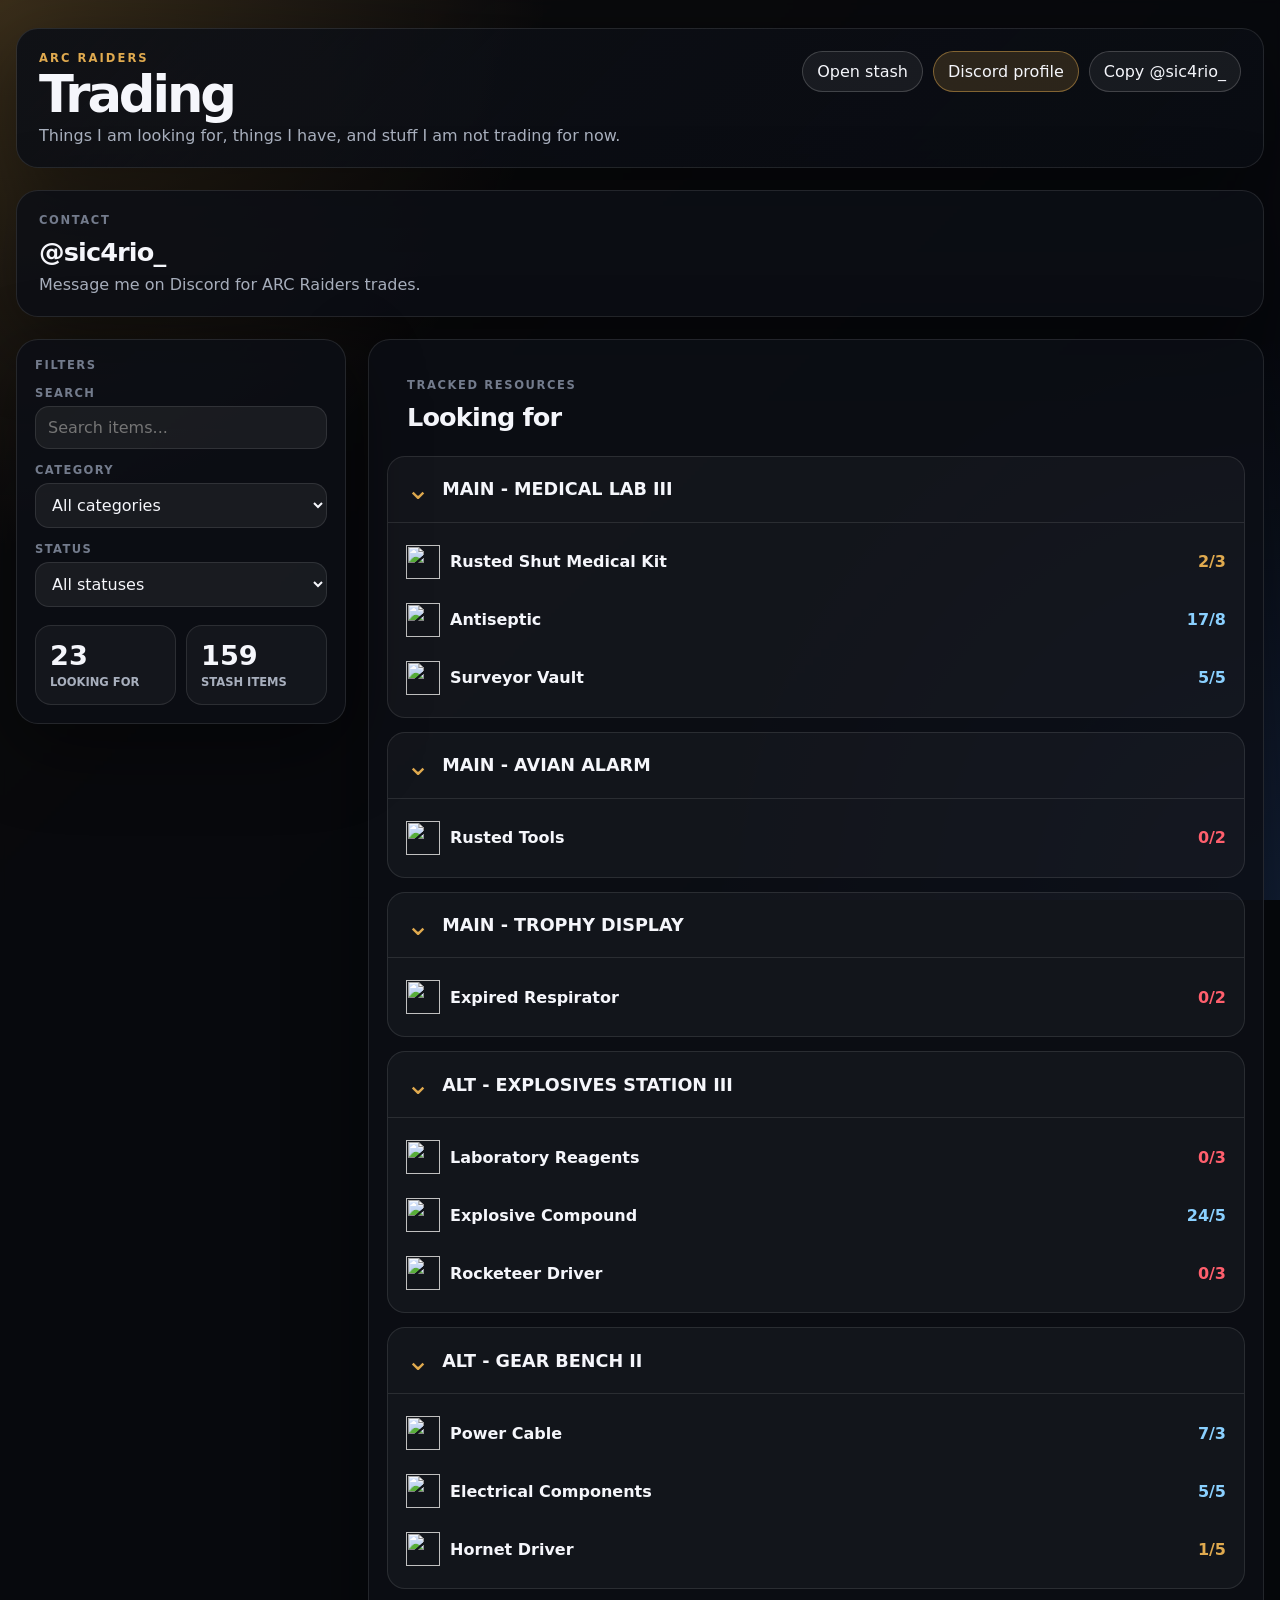
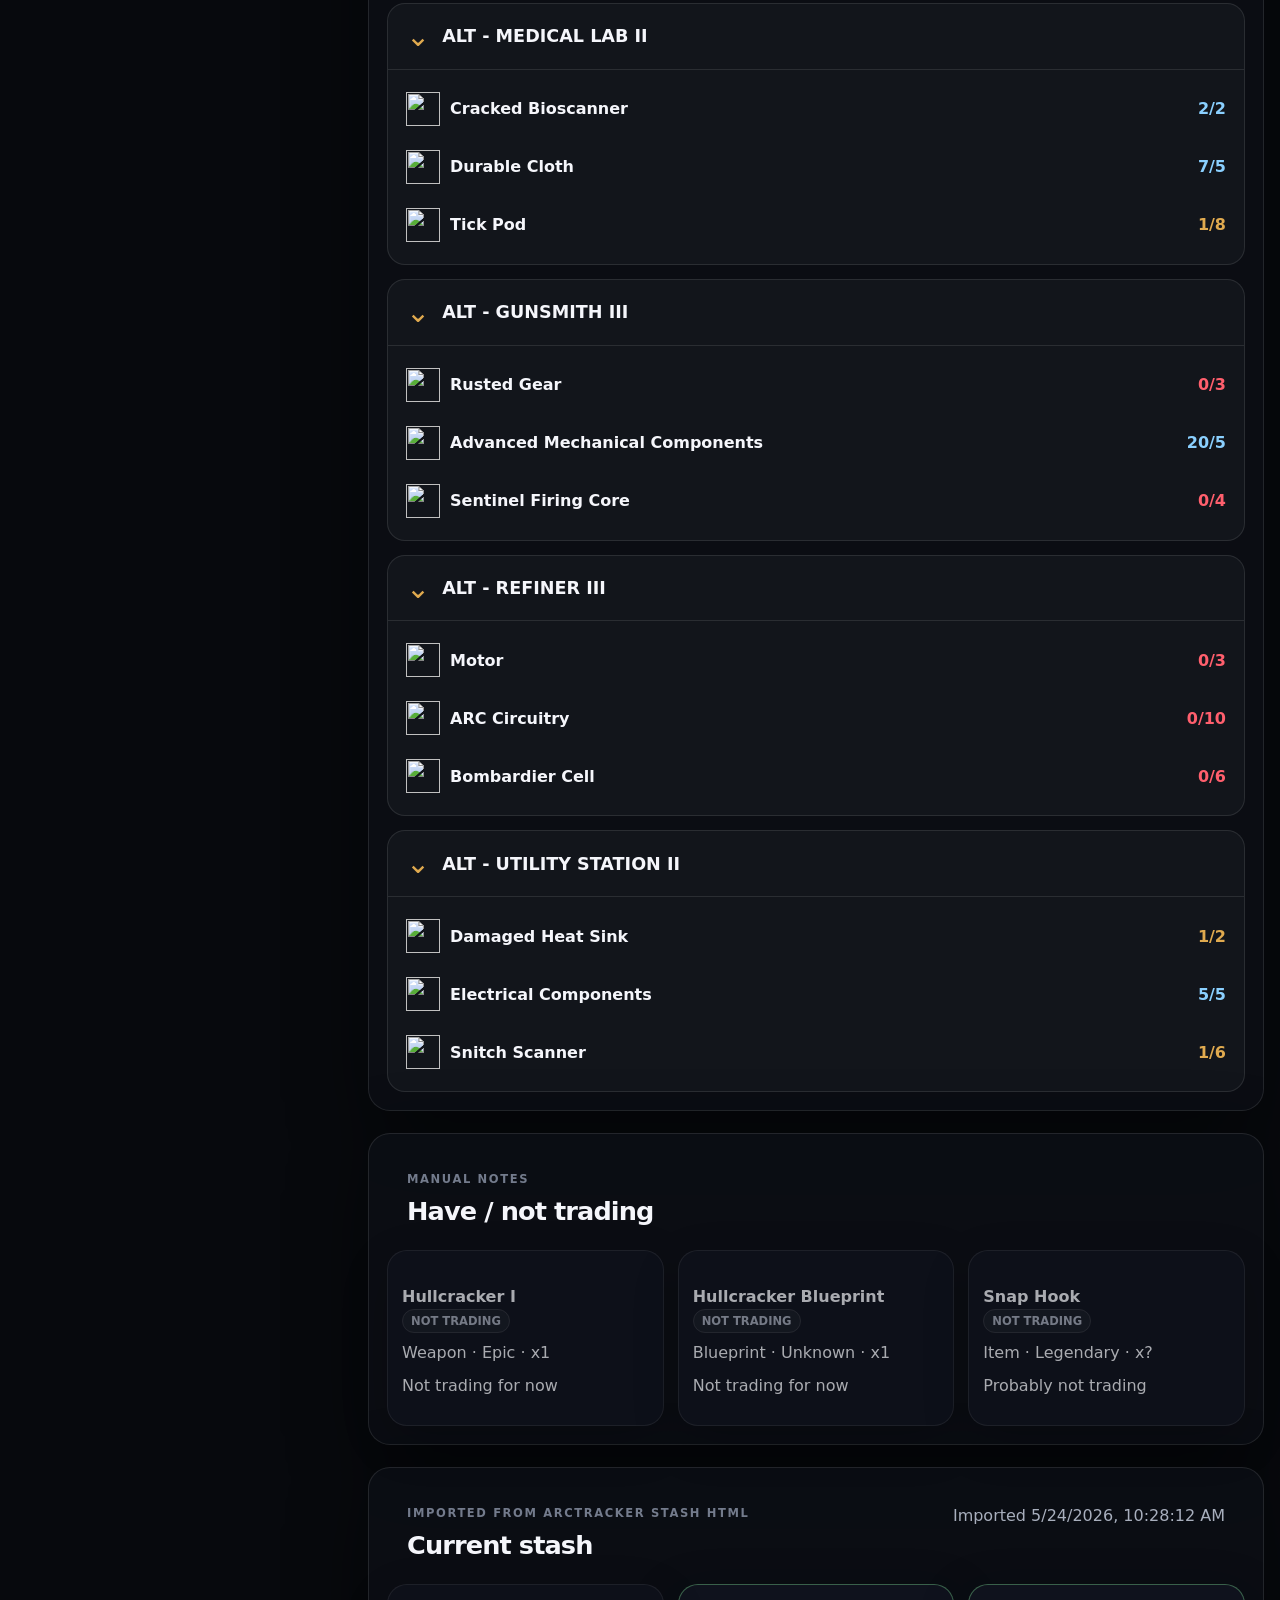
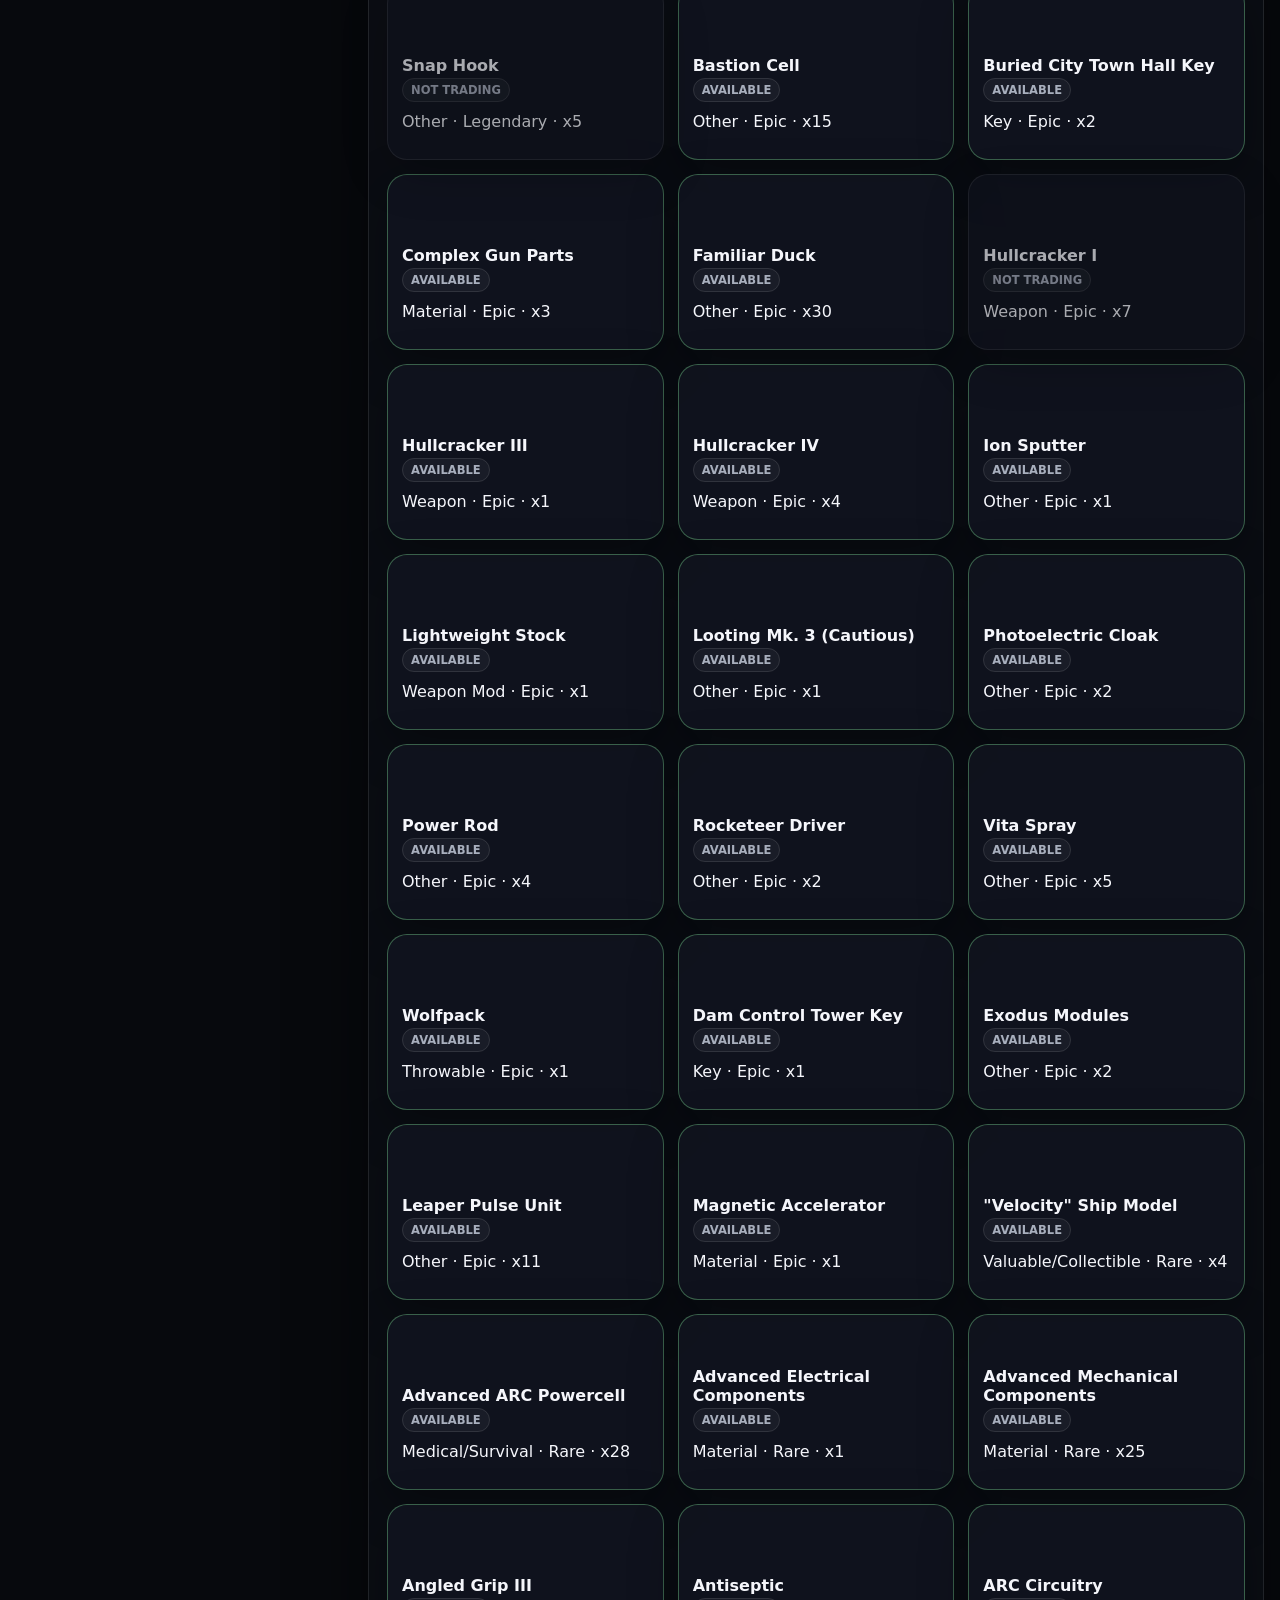
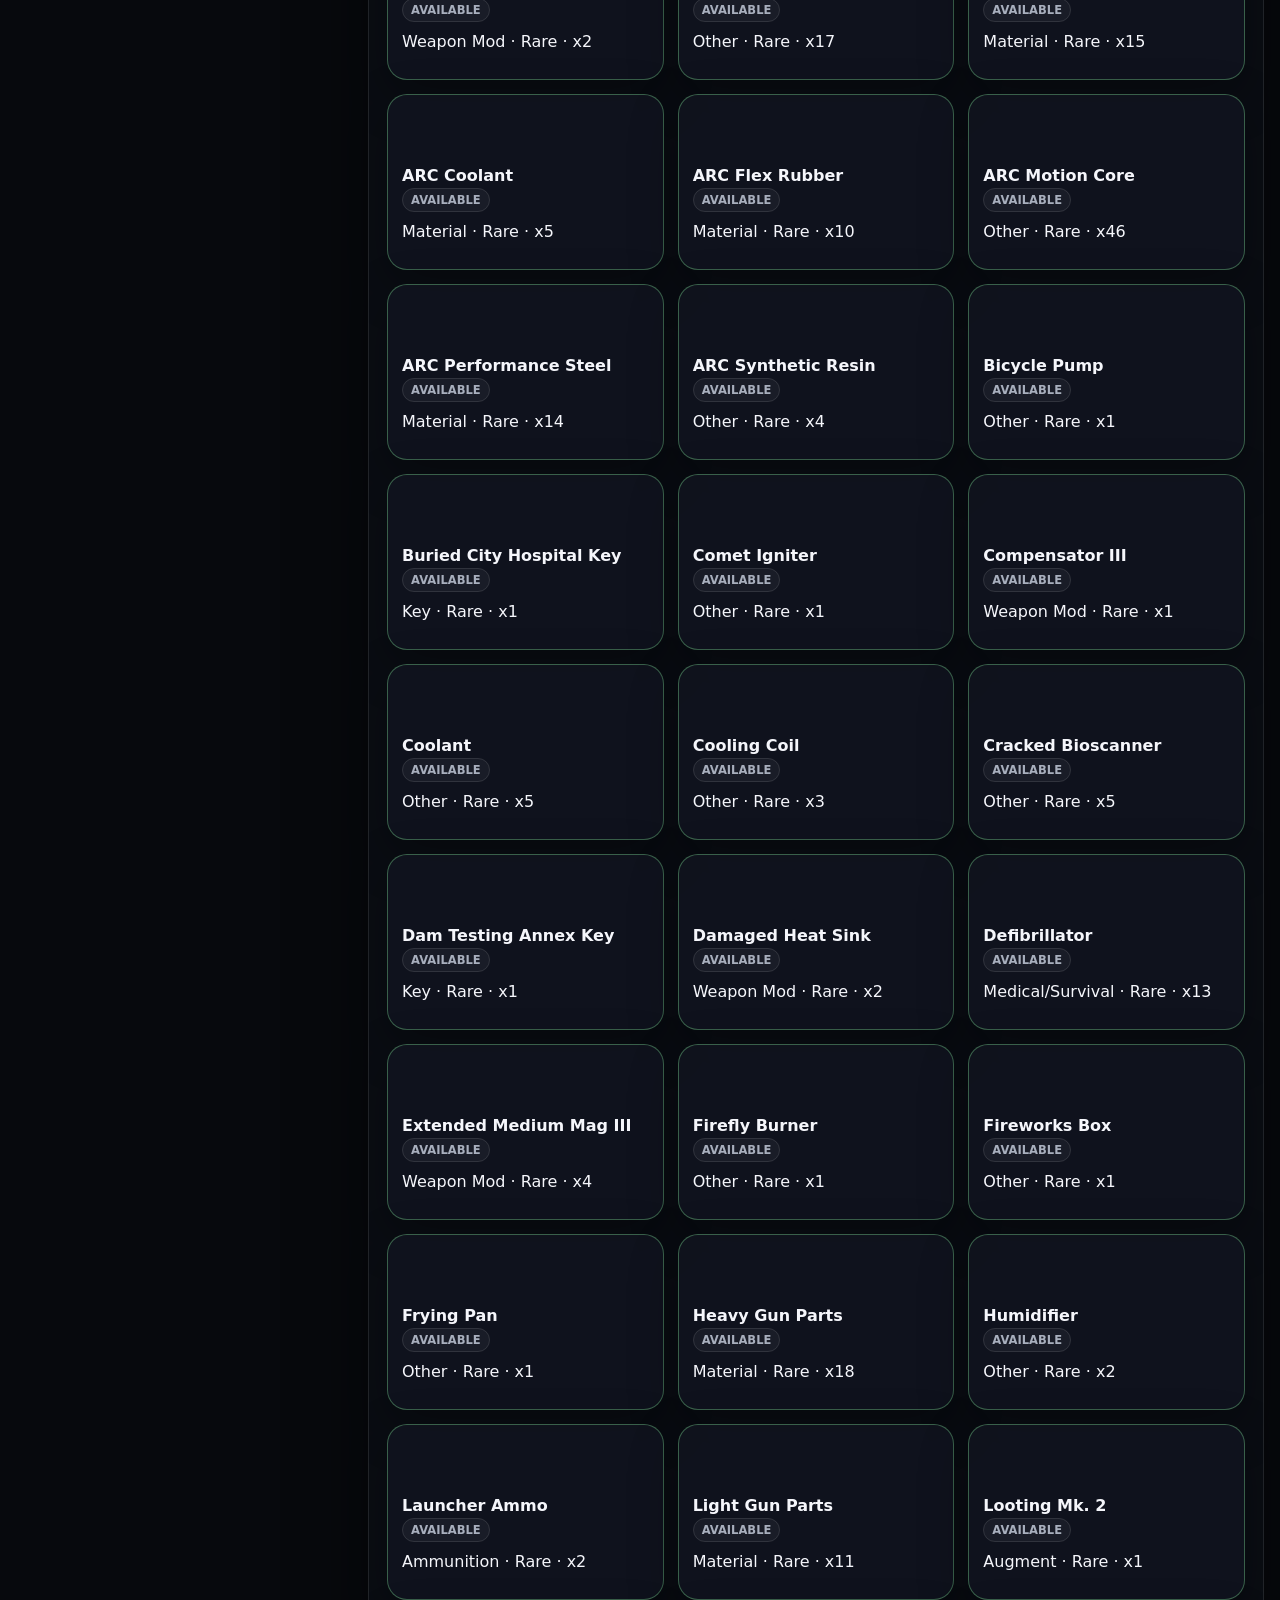
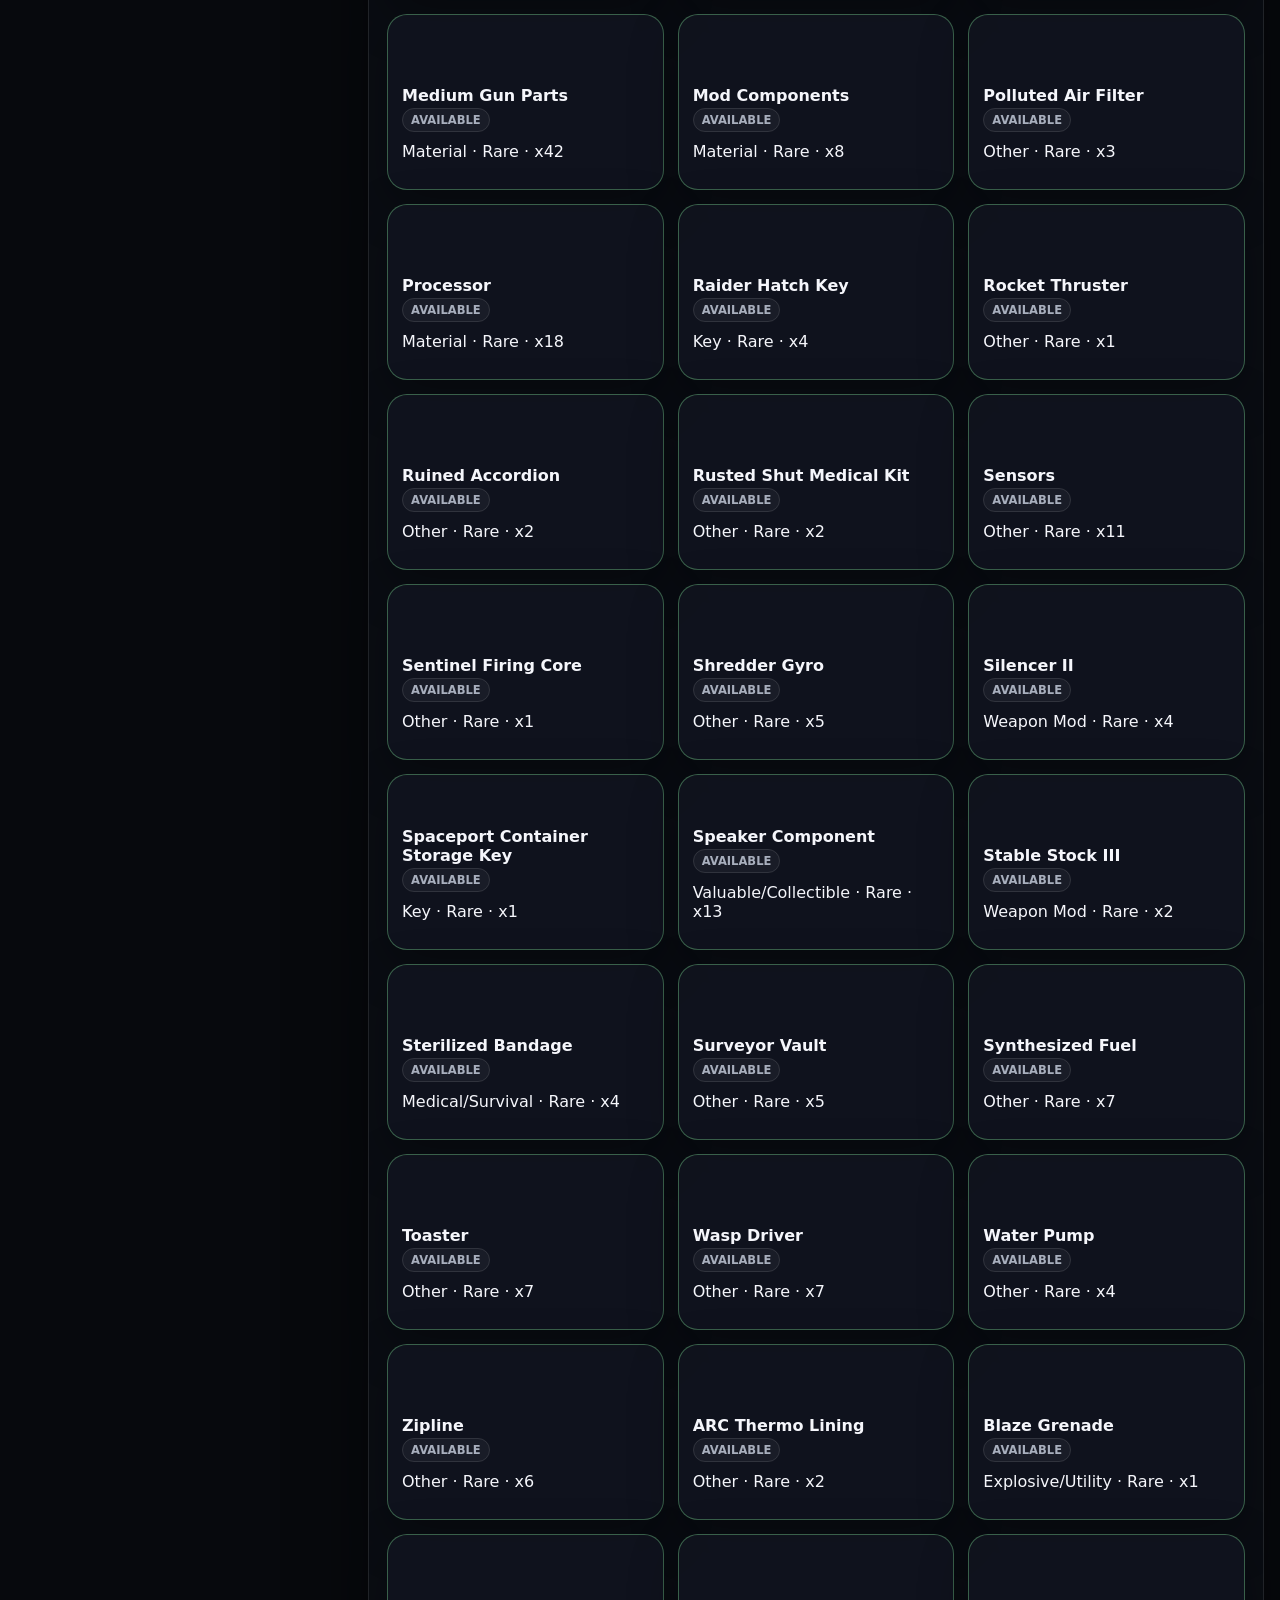
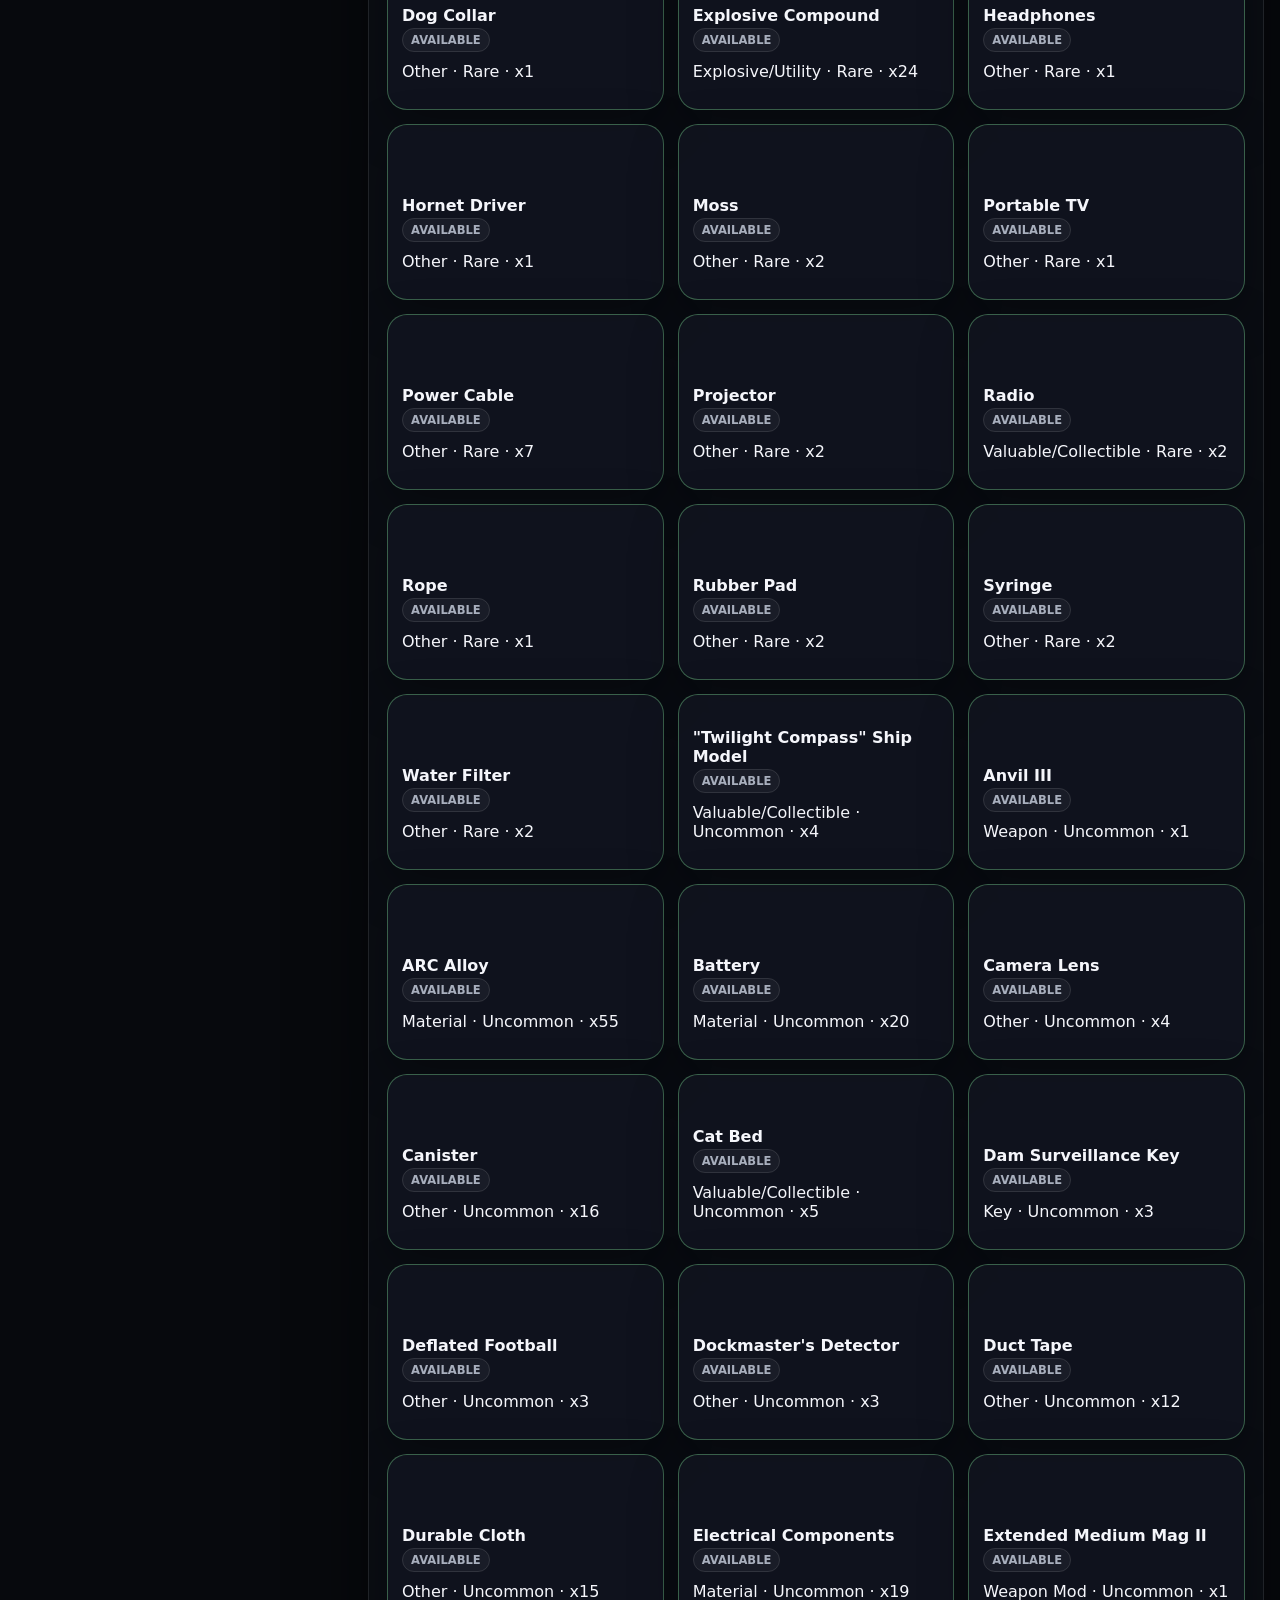
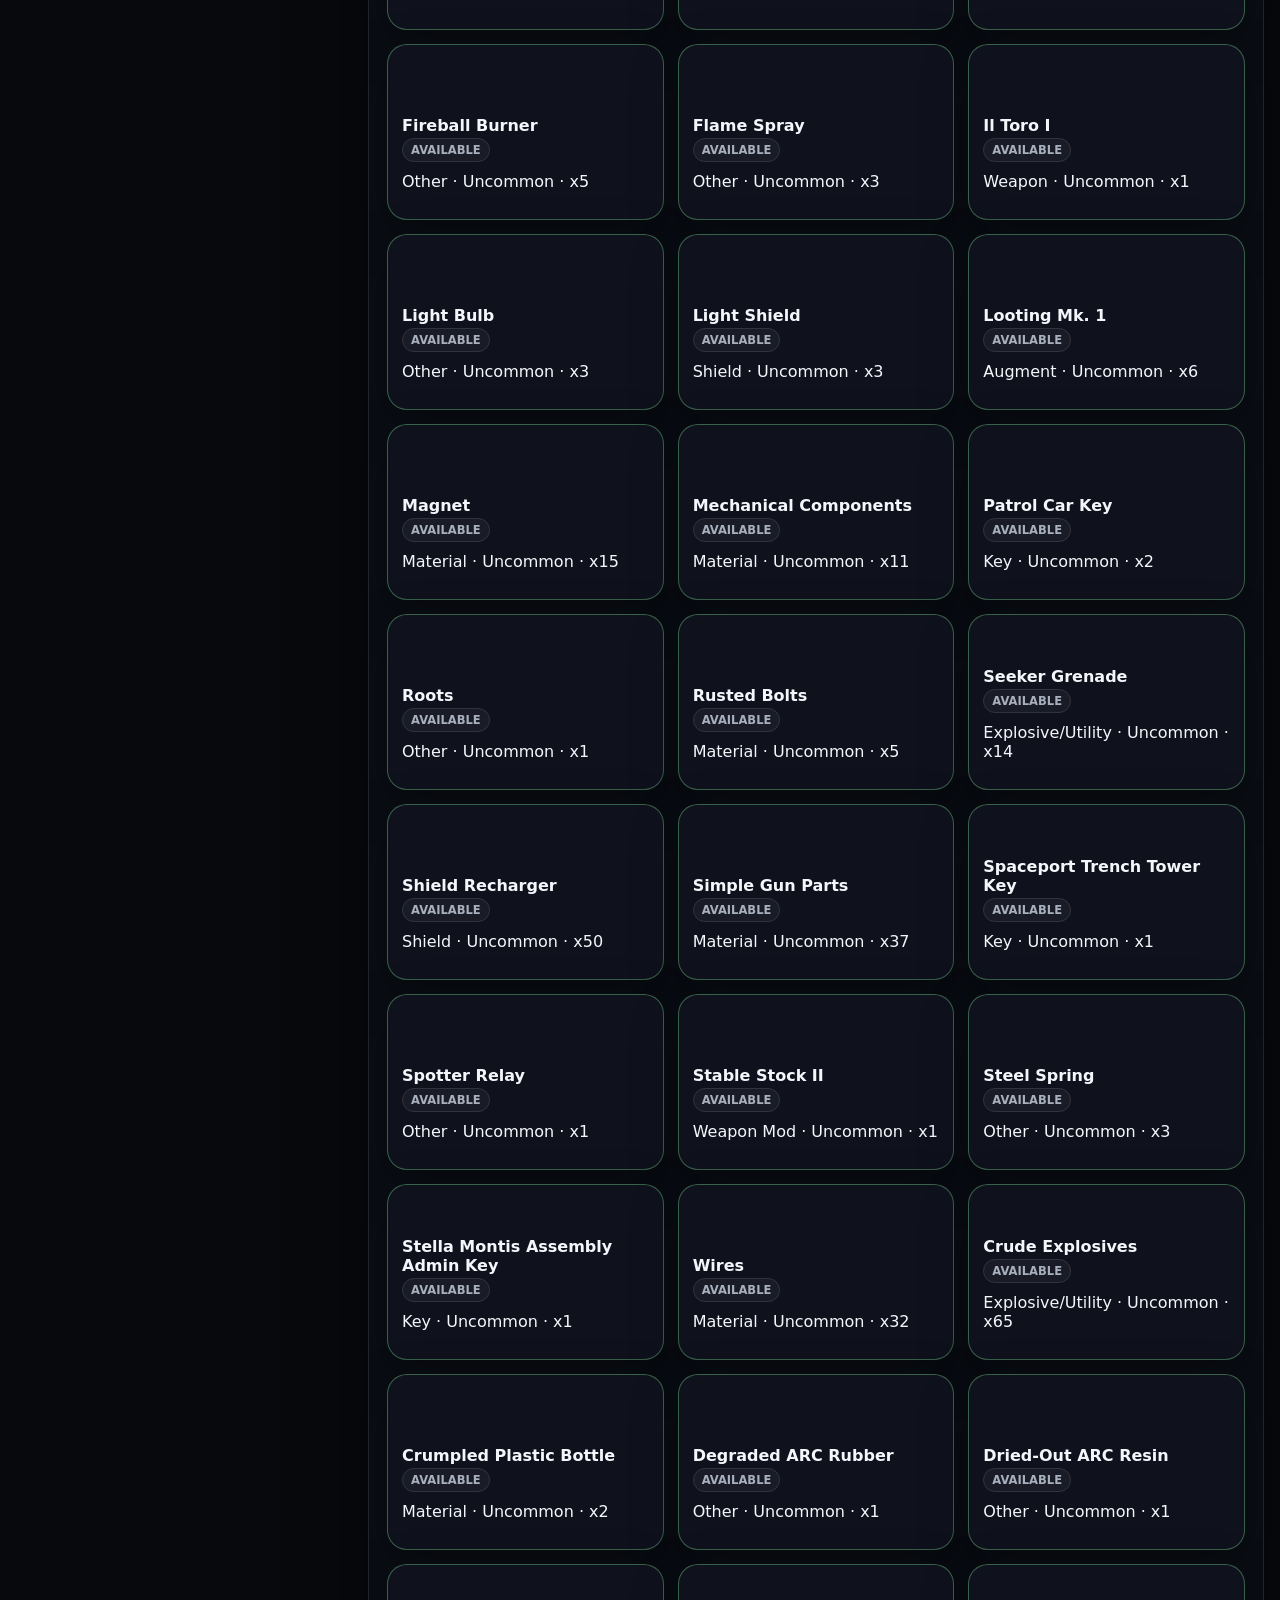
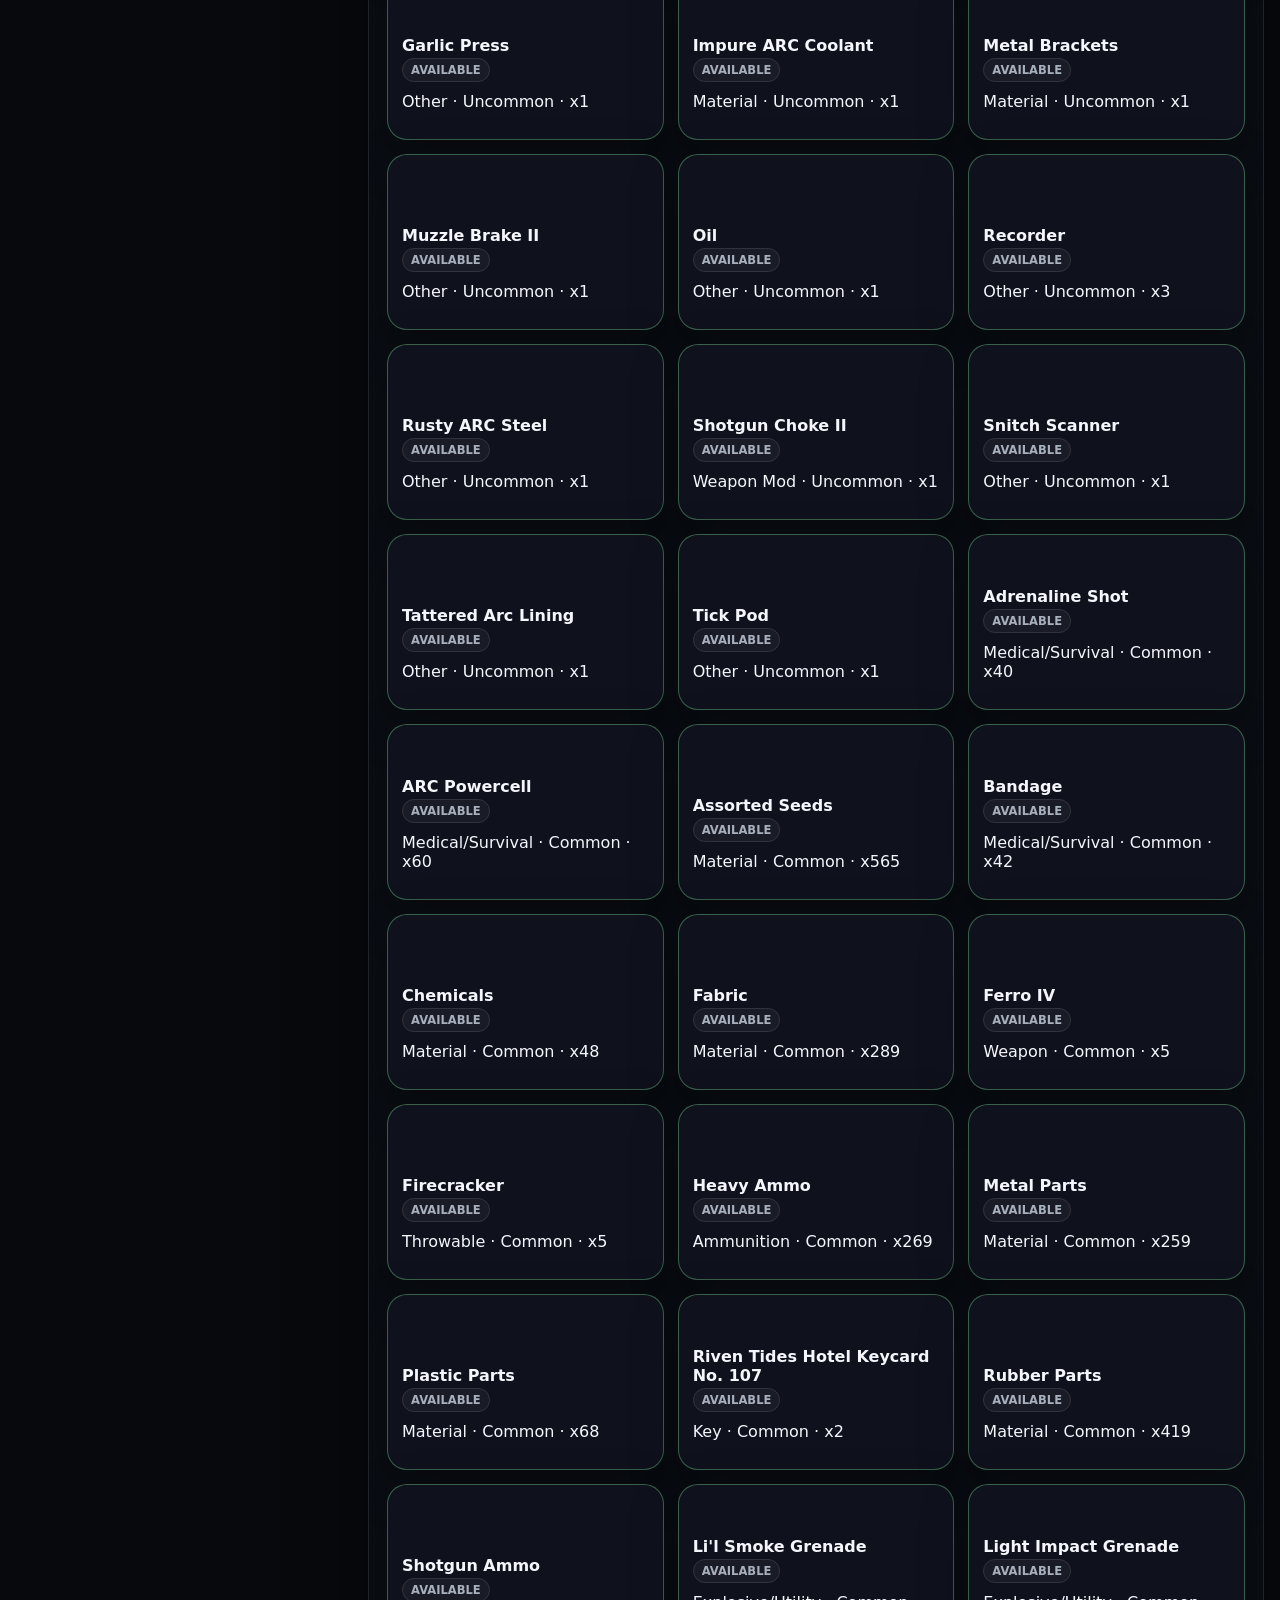
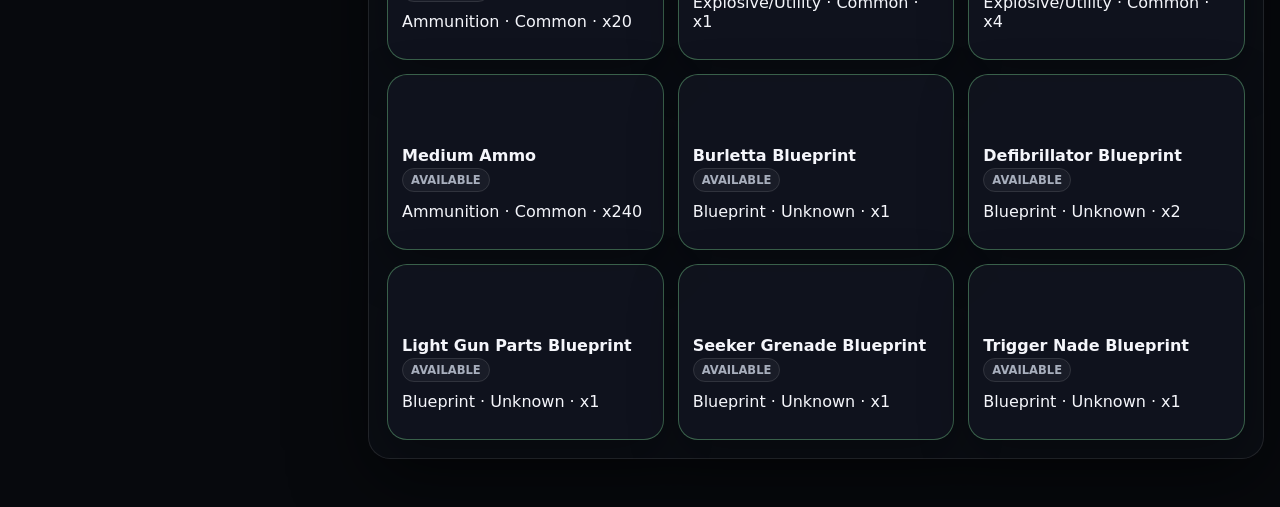
==== index.html @ 03545a73 "first upload" ====
<!doctype html>
<html lang="en">
<head>
  <link rel="icon" href="https://sic4riodragon.uk/assets/SicarioDragon.png" />
  <link rel="apple-touch-icon" href="https://sic4riodragon.uk/assets/SicarioDragon.png" />
  <meta charset="utf-8" />
  <meta name="viewport" content="width=device-width, initial-scale=1" />
  <title>Sic4rio ARC Trading</title>
  <link rel="stylesheet" href="/assets/css/main.css" />
</head>

<body>
  <div class="page-bg"></div>
  <div class="page-overlay"></div>

  <main class="app-shell">
    <header class="topbar">
      <div>
        <p class="eyebrow">ARC Raiders</p>
        <h1>Trading</h1>
        <p class="subtext">Things I am looking for, things I have, and stuff I am not trading for now.</p>
      </div>

      <div class="top-actions">
        <a class="btn" href="https://stash.arcraiders.sic4riodragon.uk/" target="_blank" rel="noreferrer">Open stash</a>
        <a class="btn primary" id="discordProfileBtn" href="#" target="_blank" rel="noreferrer">Discord profile</a>
        <button class="btn" id="copyDiscordBtn" type="button">Copy @sic4rio_</button>
      </div>
    </header>

    <section class="trade-contact card">
      <div>
        <p class="small-label">Contact</p>
        <h2 id="discordName">@sic4rio_</h2>
        <p class="subtext">Message me on Discord for ARC Raiders trades.</p>
      </div>
    </section>

    <section class="trade-layout">
      <aside class="card sidebar trade-sidebar">
        <p class="small-label">Filters</p>

        <label class="filter-label" for="searchInput">Search</label>
        <input id="searchInput" class="text-input" type="search" placeholder="Search items..." />

        <label class="filter-label" for="categoryFilter">Category</label>
        <select id="categoryFilter" class="text-input">
          <option value="all">All categories</option>
        </select>

        <label class="filter-label" for="statusFilter">Status</label>
        <select id="statusFilter" class="text-input">
          <option value="all">All statuses</option>
          <option value="looking">Looking for</option>
          <option value="available">Available</option>
          <option value="reserved">Not trading</option>
        </select>

        <div class="trade-stats">
          <div>
            <strong id="totalLooking">0</strong>
            <span>looking for</span>
          </div>
          <div>
            <strong id="totalHave">0</strong>
            <span>stash items</span>
          </div>
        </div>
      </aside>

      <section class="trade-main">
        <section class="card section-card" id="lookingSection">
          <div class="section-head">
            <div>
              <p class="small-label">Tracked resources</p>
              <h2>Looking for</h2>
            </div>
          </div>

          <div id="lookingList" class="tracked-list"></div>
        </section>

        <section class="card section-card" id="manualHaveSection">
          <div class="section-head">
            <div>
              <p class="small-label">Manual notes</p>
              <h2>Have / not trading</h2>
            </div>
          </div>

          <div id="manualHaveGrid" class="inventory-grid"></div>
        </section>

        <section class="card section-card" id="stashSection">
          <div class="section-head">
            <div>
              <p class="small-label">Imported from ARCTracker stash HTML</p>
              <h2>Current stash</h2>
            </div>
            <p class="subtext" id="stashUpdated">No imported stash yet.</p>
          </div>

          <div id="stashGrid" class="inventory-grid"></div>
          <p id="emptyState" class="empty-state" hidden>No items found.</p>
        </section>
      </section>
    </section>
  </main>

  <template id="itemCardTemplate">
    <article class="item-card">
      <div class="item-art">
        <img alt="" />
        <span class="item-fallback"></span>
      </div>
      <div class="item-info">
        <div class="item-topline">
          <h3></h3>
          <span class="pill"></span>
        </div>
        <p class="item-meta"></p>
        <p class="item-note"></p>
      </div>
    </article>
  </template>

  <script src="/assets/js/app.js"></script>
</body>
</html>
---- assets/css/main.css ----
:root {
  --bg: #07090d;
  --panel: rgba(12, 15, 22, 0.86);
  --panel-strong: rgba(16, 20, 30, 0.94);
  --border: rgba(255, 255, 255, 0.1);
  --border-strong: rgba(255, 255, 255, 0.18);
  --text: #f5f6fb;
  --muted: #a8afbd;
  --muted-2: #737b8c;
  --accent: #e0aa4f;
  --accent-2: #8ad0ff;
  --danger: #ff5f6d;
  --good: #88f0a0;
  --shadow: 0 24px 80px rgba(0, 0, 0, 0.45);
  --radius: 22px;
}

* {
  box-sizing: border-box;
}

html {
  color-scheme: dark;
}

body {
  margin: 0;
  min-height: 100vh;
  font-family:
    Inter,
    ui-sans-serif,
    system-ui,
    -apple-system,
    BlinkMacSystemFont,
    "Segoe UI",
    sans-serif;
  background: var(--bg);
  color: var(--text);
}

button,
input,
select {
  font: inherit;
}

button {
  cursor: pointer;
}

.page-bg {
  position: fixed;
  inset: 0;
  background:
    linear-gradient(135deg, rgba(224, 170, 79, 0.12), rgba(73, 127, 255, 0.08)),
    url("https://sic4riodragon.uk/assets/general.png") center / cover no-repeat;
  filter: saturate(1.05) contrast(1.05);
  z-index: -3;
}

.page-overlay {
  position: fixed;
  inset: 0;
  background:
    radial-gradient(circle at top left, rgba(224, 170, 79, 0.22), transparent 35%),
    radial-gradient(circle at bottom right, rgba(88, 150, 255, 0.16), transparent 36%),
    rgba(3, 5, 9, 0.72);
  backdrop-filter: blur(2px);
  z-index: -2;
}

.app-shell {
  width: min(1520px, calc(100% - 32px));
  margin: 0 auto;
  padding: 28px 0 48px;
}

.topbar {
  display: flex;
  justify-content: space-between;
  align-items: flex-start;
  gap: 18px;
  margin-bottom: 22px;
  padding: 22px;
  border: 1px solid var(--border);
  border-radius: var(--radius);
  background: linear-gradient(135deg, rgba(12, 15, 22, 0.9), rgba(12, 15, 22, 0.58));
  box-shadow: var(--shadow);
}

.eyebrow {
  margin: 0 0 6px;
  color: var(--accent);
  text-transform: uppercase;
  letter-spacing: 0.18em;
  font-size: 0.72rem;
  font-weight: 800;
}

h1,
h2,
h3,
p {
  margin-top: 0;
}

h1 {
  margin-bottom: 8px;
  font-size: clamp(2rem, 4vw, 4.4rem);
  line-height: 0.92;
  letter-spacing: -0.06em;
}

h2 {
  margin-bottom: 8px;
  font-size: clamp(1.5rem, 2vw, 2.4rem);
  letter-spacing: -0.035em;
}

h3 {
  margin-bottom: 4px;
  font-size: 1rem;
}

.subtext {
  margin-bottom: 0;
  color: var(--muted);
}

.top-actions {
  display: flex;
  flex-wrap: wrap;
  justify-content: flex-end;
  gap: 10px;
}

.btn {
  border: 1px solid var(--border-strong);
  background: rgba(255, 255, 255, 0.06);
  color: var(--text);
  border-radius: 999px;
  padding: 10px 14px;
  transition:
    transform 0.15s ease,
    border-color 0.15s ease,
    background 0.15s ease;
}

.btn:hover {
  transform: translateY(-1px);
  border-color: rgba(255, 255, 255, 0.3);
  background: rgba(255, 255, 255, 0.1);
}

.btn.primary {
  border-color: rgba(224, 170, 79, 0.48);
  background: rgba(224, 170, 79, 0.16);
}

.btn.danger {
  border-color: rgba(255, 95, 109, 0.35);
  color: #ffd3d8;
}

.layout {
  display: grid;
  grid-template-columns: 330px minmax(0, 1fr);
  gap: 22px;
}

.card {
  border: 1px solid var(--border);
  border-radius: var(--radius);
  background: var(--panel);
  box-shadow: var(--shadow);
}

.sidebar {
  position: sticky;
  top: 18px;
  align-self: start;
  padding: 18px;
}

.small-label {
  margin-bottom: 10px;
  color: var(--muted-2);
  text-transform: uppercase;
  letter-spacing: 0.14em;
  font-size: 0.72rem;
  font-weight: 800;
}

.profile-tabs {
  display: grid;
  gap: 8px;
}

.profile-tab {
  display: flex;
  align-items: center;
  justify-content: space-between;
  gap: 8px;
  width: 100%;
  border: 1px solid var(--border);
  border-radius: 16px;
  padding: 12px;
  background: rgba(255, 255, 255, 0.045);
  color: var(--text);
  text-align: left;
}

.profile-tab.active {
  border-color: rgba(224, 170, 79, 0.55);
  background: rgba(224, 170, 79, 0.14);
}

.profile-tab span {
  color: var(--muted);
  font-size: 0.8rem;
}

.stats {
  display: grid;
  grid-template-columns: 1fr 1fr;
  gap: 10px;
  margin: 18px 0;
}

.stats div {
  padding: 14px;
  border: 1px solid var(--border);
  border-radius: 18px;
  background: rgba(255, 255, 255, 0.045);
}

.stats span {
  display: block;
  font-size: 1.65rem;
  font-weight: 900;
  color: var(--accent);
}

.stats p {
  margin-bottom: 0;
  color: var(--muted);
  font-size: 0.82rem;
}

.filters {
  display: grid;
  gap: 12px;
}

.filters label {
  display: grid;
  gap: 7px;
  color: var(--muted);
  font-size: 0.9rem;
}

input,
select {
  width: 100%;
  border: 1px solid var(--border);
  border-radius: 14px;
  padding: 11px 12px;
  background: rgba(0, 0, 0, 0.32);
  color: var(--text);
  outline: none;
}

input:focus,
select:focus {
  border-color: rgba(224, 170, 79, 0.55);
}

.check-row {
  display: flex !important;
  grid-template-columns: auto 1fr;
  align-items: center;
}

.check-row input {
  width: auto;
}

.hint {
  margin-top: 16px;
  border: 1px solid rgba(138, 208, 255, 0.18);
  border-radius: 16px;
  padding: 12px;
  background: rgba(138, 208, 255, 0.08);
  color: var(--muted);
  font-size: 0.86rem;
  line-height: 1.5;
}

.content {
  display: grid;
  gap: 18px;
  min-width: 0;
}

.hero-card {
  display: flex;
  align-items: center;
  justify-content: space-between;
  gap: 14px;
  padding: 20px;
  background: linear-gradient(135deg, rgba(16, 20, 30, 0.94), rgba(16, 20, 30, 0.7));
}

.view-tabs {
  display: flex;
  gap: 8px;
  padding: 5px;
  border: 1px solid var(--border);
  border-radius: 999px;
  background: rgba(0, 0, 0, 0.24);
}

.view-tab {
  border: 0;
  border-radius: 999px;
  padding: 8px 12px;
  background: transparent;
  color: var(--muted);
}

.view-tab.active {
  background: rgba(224, 170, 79, 0.18);
  color: var(--text);
}

.empty-state {
  padding: 28px;
  text-align: center;
}

.empty-state p {
  color: var(--muted);
}

code {
  color: var(--accent-2);
}

.inventory-grid {
  display: grid;
  grid-template-columns: repeat(auto-fill, minmax(220px, 1fr));
  gap: 14px;
}

.item-card {
  border: 1px solid var(--border);
  border-radius: 20px;
  padding: 14px;
  background: var(--panel-strong);
  box-shadow: 0 16px 50px rgba(0, 0, 0, 0.28);
  min-height: 176px;
  display: flex;
  flex-direction: column;
  justify-content: space-between;
}

.item-top {
  display: flex;
  gap: 12px;
  align-items: flex-start;
}

.item-icon {
  width: 52px;
  height: 52px;
  display: grid;
  place-items: center;
  flex: 0 0 auto;
  border: 1px solid var(--border);
  border-radius: 16px;
  background: radial-gradient(circle at top, rgba(224, 170, 79, 0.22), rgba(255, 255, 255, 0.04));
  overflow: hidden;
}

.item-icon img {
  width: 100%;
  height: 100%;
  object-fit: contain;
}

.item-icon span {
  color: var(--accent);
  font-weight: 900;
  font-size: 1.15rem;
}

.item-top p {
  margin-bottom: 0;
  color: var(--muted);
  font-size: 0.88rem;
}

.item-meta {
  display: flex;
  flex-wrap: wrap;
  gap: 6px;
  margin: 14px 0;
}

.pill {
  border: 1px solid var(--border);
  border-radius: 999px;
  padding: 5px 8px;
  background: rgba(255, 255, 255, 0.045);
  color: var(--muted);
  font-size: 0.75rem;
}

.pill.rarity.common {
  color: #d7dce8;
}

.pill.rarity.uncommon {
  color: #88f0a0;
}

.pill.rarity.rare {
  color: #8ad0ff;
}

.pill.rarity.epic {
  color: #d9a0ff;
}

.pill.rarity.legendary {
  color: #ffd27a;
}

.item-bottom {
  display: flex;
  align-items: flex-end;
  justify-content: space-between;
  gap: 8px;
}

.item-bottom strong {
  color: var(--accent);
  font-size: 1.9rem;
  line-height: 1;
}

.item-bottom small {
  color: var(--muted-2);
}

.table-wrap {
  overflow: hidden;
}

table {
  width: 100%;
  border-collapse: collapse;
}

th,
td {
  padding: 13px 14px;
  border-bottom: 1px solid var(--border);
  text-align: left;
}

th {
  color: var(--muted);
  font-size: 0.78rem;
  text-transform: uppercase;
  letter-spacing: 0.1em;
}

td {
  color: var(--text);
}

.hidden {
  display: none !important;
}

@media (max-width: 920px) {
  .topbar,
  .hero-card {
    flex-direction: column;
    align-items: stretch;
  }

  .top-actions {
    justify-content: flex-start;
  }

  .layout {
    grid-template-columns: 1fr;
  }

  .sidebar {
    position: static;
  }
}

@media (max-width: 560px) {
  .app-shell {
    width: min(100% - 18px, 1520px);
    padding-top: 10px;
  }

  .topbar,
  .sidebar,
  .hero-card,
  .empty-state {
    border-radius: 18px;
  }

  .inventory-grid {
    grid-template-columns: 1fr;
  }
}
a.btn {
  text-decoration: none;
  display: inline-flex;
  align-items: center;
  justify-content: center;
}

.section-head {
  display: flex;
  justify-content: space-between;
  gap: 14px;
  padding: 20px 20px 0;
}

.loadout-section {
  padding-bottom: 20px;
}

.loadout-grid {
  display: grid;
  grid-template-columns: repeat(auto-fill, minmax(190px, 1fr));
  gap: 14px;
  padding: 0 20px;
}

.item-icon {
  position: relative;
}

.qty-badge {
  position: absolute;
  right: 4px;
  bottom: 4px;
  min-width: 1.5rem;
  padding: 3px 6px;
  border-radius: 6px;
  background: rgba(5, 7, 12, 0.92);
  color: var(--text);
  font-size: 0.75rem;
  font-weight: 800;
  line-height: 1;
  text-align: center;
  border: 1px solid rgba(255, 255, 255, 0.12);
}

.item-card.is-needed {
  border-color: rgba(245, 158, 11, 0.52);
}

.item-card.is-needed::before {
  content: "Needed";
  display: inline-flex;
  width: max-content;
  margin-bottom: 10px;
  padding: 4px 8px;
  border-radius: 999px;
  background: rgba(245, 158, 11, 0.14);
  color: #ffd18a;
  font-size: 0.72rem;
  font-weight: 800;
  letter-spacing: 0.04em;
}

.item-card.is-safe {
  border-color: rgba(34, 197, 94, 0.46);
}

.item-card.is-safe::before {
  content: "Safe";
  display: inline-flex;
  width: max-content;
  margin-bottom: 10px;
  padding: 4px 8px;
  border-radius: 999px;
  background: rgba(34, 197, 94, 0.14);
  color: #9dffb7;
  font-size: 0.72rem;
  font-weight: 800;
  letter-spacing: 0.04em;
}

.item-card.compact {
  min-height: 150px;
}

.item-card.compact .item-bottom {
  margin-top: 10px;
}


a.btn {
  text-decoration: none;
  display: inline-flex;
  align-items: center;
  justify-content: center;
}

.section-head {
  display: flex;
  justify-content: space-between;
  gap: 14px;
  padding: 20px 20px 0;
}

.loadout-section {
  padding-bottom: 20px;
}

.loadout-grid {
  display: grid;
  grid-template-columns: repeat(auto-fill, minmax(190px, 1fr));
  gap: 14px;
  padding: 0 20px;
}

.item-icon {
  position: relative;
}

.qty-badge {
  position: absolute;
  right: 4px;
  bottom: 4px;
  min-width: 1.5rem;
  padding: 3px 6px;
  border-radius: 6px;
  background: rgba(5, 7, 12, 0.92);
  color: var(--text);
  font-size: 0.75rem;
  font-weight: 800;
  line-height: 1;
  text-align: center;
  border: 1px solid rgba(255, 255, 255, 0.12);
}

.item-card.is-needed {
  border-color: rgba(245, 158, 11, 0.52);
}

.item-card.is-needed::before {
  content: "Needed";
  display: inline-flex;
  width: max-content;
  margin-bottom: 10px;
  padding: 4px 8px;
  border-radius: 999px;
  background: rgba(245, 158, 11, 0.14);
  color: #ffd18a;
  font-size: 0.72rem;
  font-weight: 800;
  letter-spacing: 0.04em;
}

.item-card.is-safe {
  border-color: rgba(34, 197, 94, 0.46);
}

.item-card.is-safe::before {
  content: "Safe";
  display: inline-flex;
  width: max-content;
  margin-bottom: 10px;
  padding: 4px 8px;
  border-radius: 999px;
  background: rgba(34, 197, 94, 0.14);
  color: #9dffb7;
  font-size: 0.72rem;
  font-weight: 800;
  letter-spacing: 0.04em;
}

.item-card.compact {
  min-height: 150px;
}

.item-card.compact .item-bottom {
  margin-top: 10px;
}
.item-card h3,
.item-top p,
td {
  overflow-wrap: anywhere;
  word-break: break-word;
}

.item-card h3 {
  line-height: 1.2;
}

.item-top {
  min-width: 0;
}

.item-top > div:last-child {
  min-width: 0;
}

.item-card.is-needed,
.item-card.is-safe {
  border-color: var(--border);
}

.item-card.is-needed::before,
.item-card.is-safe::before {
  content: none;
  display: none;
}

.view-tabs {
  flex-wrap: wrap;
}

.inventory-grid {
  align-items: stretch;
}

.item-icon .qty-badge {
  display: none;
}

.trade-contact {
  margin-bottom: 22px;
  padding: 22px;
}

.trade-layout {
  display: grid;
  grid-template-columns: 330px minmax(0, 1fr);
  gap: 22px;
}

.trade-sidebar {
  position: sticky;
  top: 18px;
  align-self: start;
  padding: 18px;
}

.trade-main {
  display: grid;
  gap: 22px;
}

.section-card {
  padding: 18px;
}

.section-head {
  display: flex;
  justify-content: space-between;
  align-items: flex-start;
  gap: 16px;
  margin-bottom: 16px;
}

.filter-label {
  display: block;
  margin: 14px 0 6px;
  color: var(--muted-2);
  text-transform: uppercase;
  letter-spacing: 0.12em;
  font-size: 0.72rem;
  font-weight: 800;
}

.text-input {
  width: 100%;
  border: 1px solid var(--border);
  border-radius: 14px;
  padding: 11px 12px;
  color: var(--text);
  background: rgba(255, 255, 255, 0.06);
}

.trade-stats {
  display: grid;
  grid-template-columns: 1fr 1fr;
  gap: 10px;
  margin-top: 18px;
}

.trade-stats div {
  border: 1px solid var(--border);
  border-radius: 16px;
  padding: 14px;
  background: rgba(255, 255, 255, 0.04);
}

.trade-stats strong {
  display: block;
  font-size: 1.7rem;
}

.trade-stats span {
  color: var(--muted);
  text-transform: uppercase;
  font-size: 0.72rem;
  font-weight: 800;
}

.tracked-list {
  display: grid;
  gap: 14px;
}

.tracked-card {
  border: 1px solid var(--border);
  border-radius: 18px;
  overflow: hidden;
  background: rgba(255, 255, 255, 0.035);
}

.tracked-head {
  padding: 18px;
  border-bottom: 1px solid var(--border);
}

.tracked-head div {
  display: flex;
  align-items: center;
  gap: 12px;
}

.tracked-head strong {
  text-transform: uppercase;
  font-size: 1.1rem;
}

.chev {
  color: var(--accent);
  font-size: 1.8rem;
  line-height: 1;
}

.tracked-body {
  display: grid;
  gap: 8px;
  padding: 14px 18px;
}

.resource-row {
  display: grid;
  grid-template-columns: 1fr auto;
  gap: 12px;
  align-items: center;
  padding: 8px 0;
}

.resource-name {
  display: flex;
  align-items: center;
  gap: 10px;
}

.small-icon {
  width: 34px;
  height: 34px;
  object-fit: contain;
}

.count {
  font-weight: 900;
}

.count.good {
  color: var(--accent-2);
}

.count.bad {
  color: var(--danger);
}

.count.warn {
  color: var(--accent);
}

.item-card.reserved {
  opacity: 0.68;
}

.item-card.available {
  border-color: rgba(136, 240, 160, 0.35);
}

.item-card.looking {
  border-color: rgba(138, 208, 255, 0.35);
}

.pill {
  border: 1px solid var(--border);
  border-radius: 999px;
  padding: 4px 8px;
  color: var(--muted);
  font-size: 0.72rem;
  font-weight: 800;
  text-transform: uppercase;
}

.empty-state {
  margin: 0;
  padding: 20px;
  color: var(--muted);
  text-align: center;
}

@media (max-width: 900px) {
  .trade-layout {
    grid-template-columns: 1fr;
  }

  .trade-sidebar {
    position: static;
  }

  .section-head {
    display: block;
  }
}
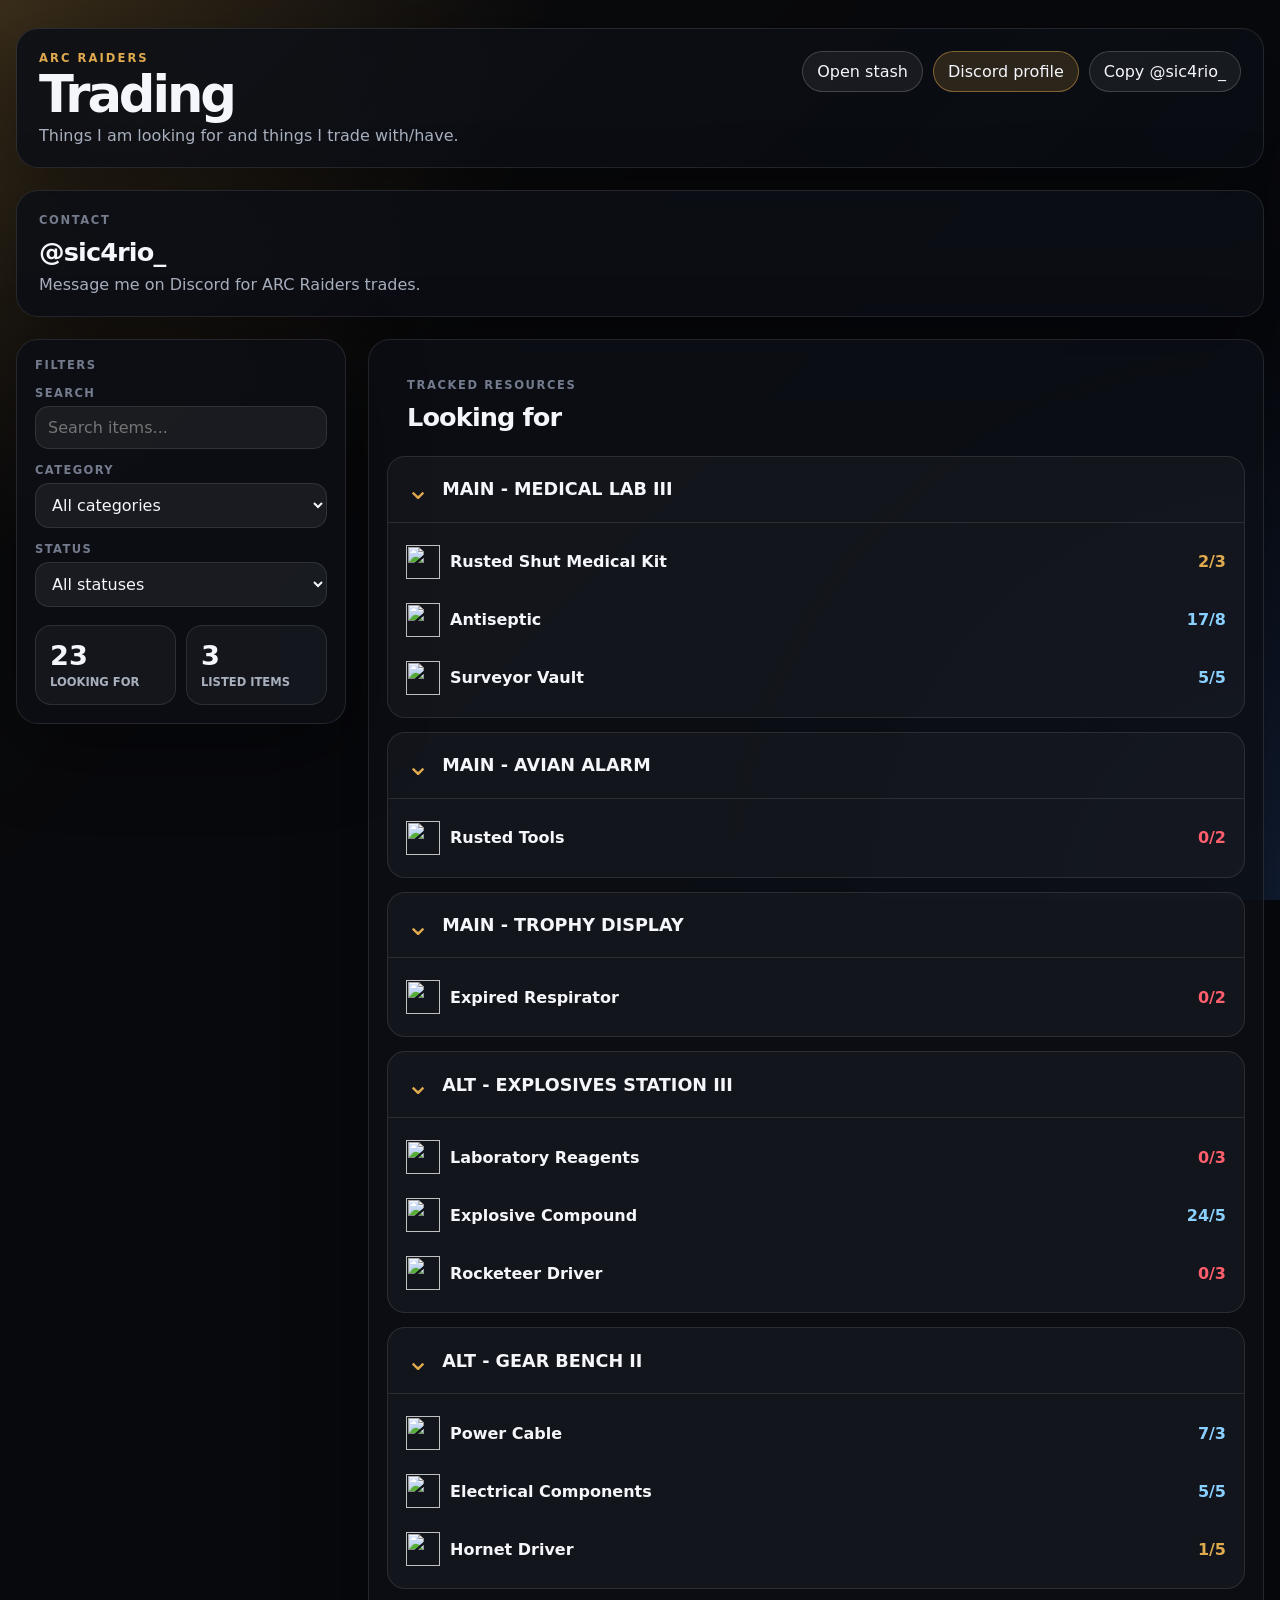
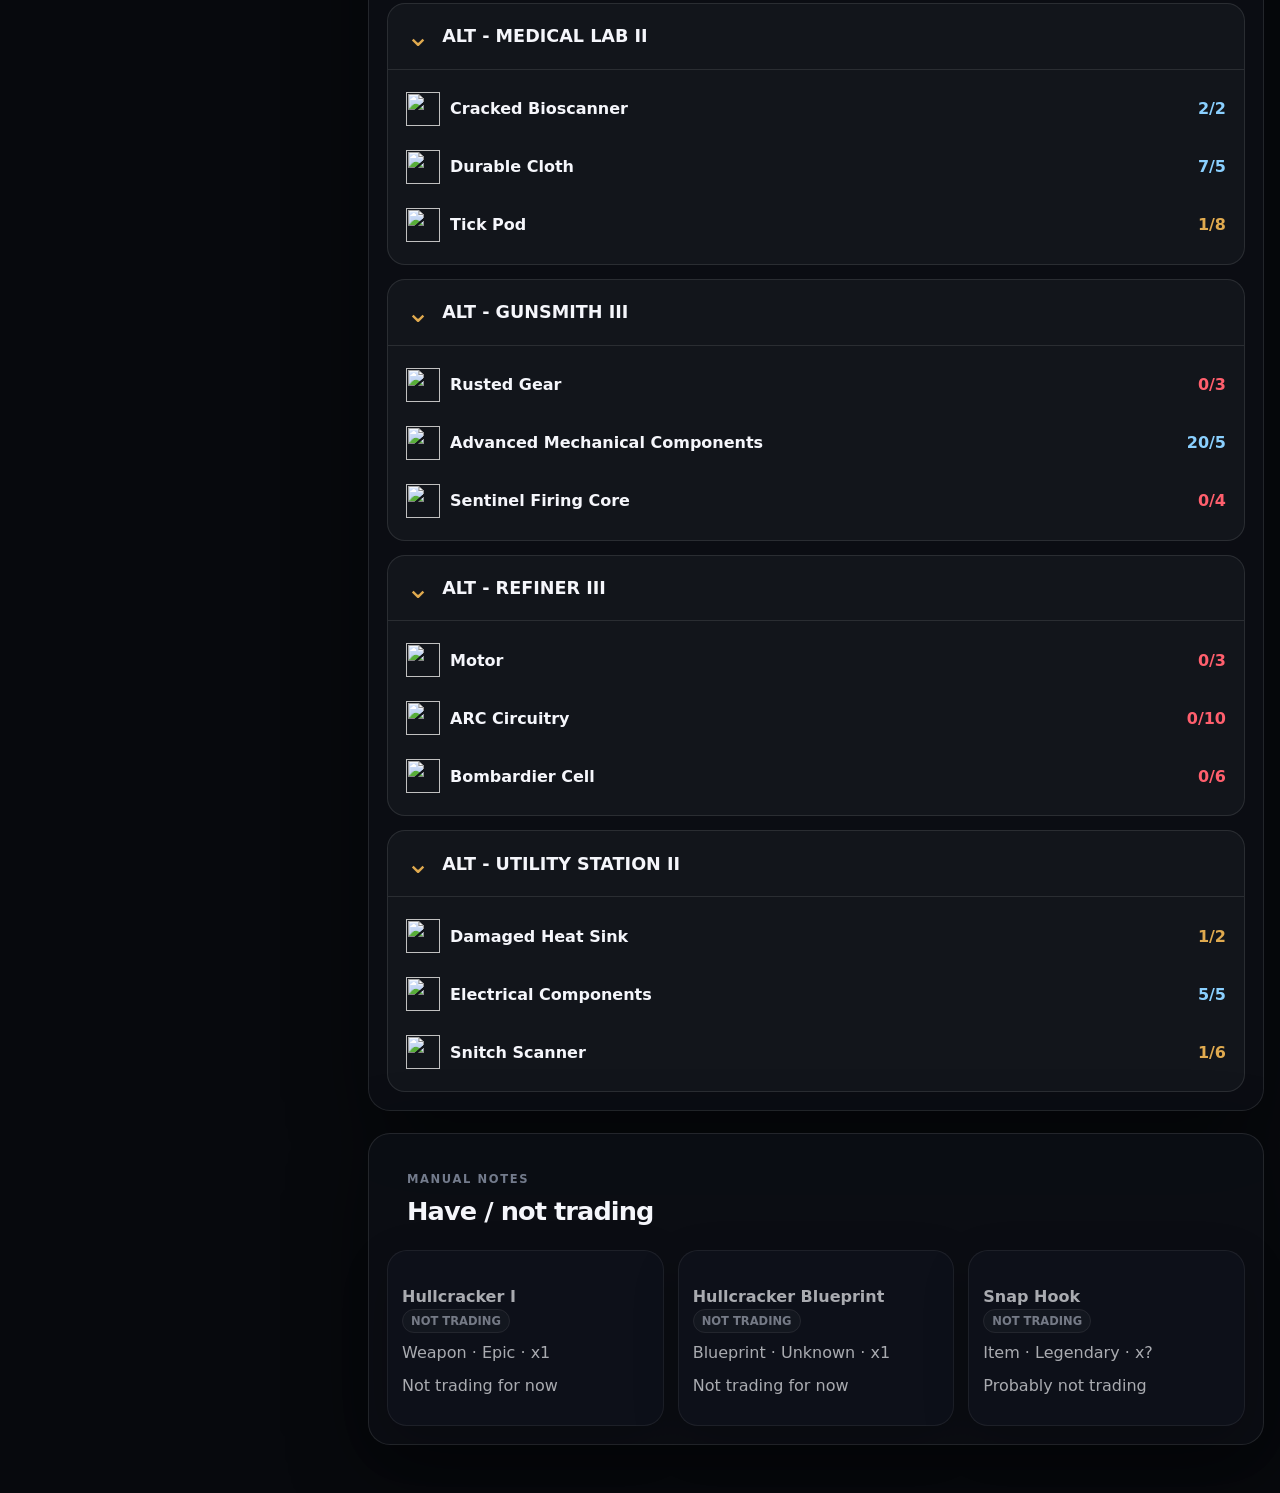
==== commit a4a866a4: "fix" ====
--- a/index.html
+++ b/index.html
@@ -18,7 +18,7 @@
       <div>
         <p class="eyebrow">ARC Raiders</p>
         <h1>Trading</h1>
-        <p class="subtext">Things I am looking for, things I have, and stuff I am not trading for now.</p>
+        <p class="subtext">Things I am looking for and things I trade with/have.</p>
       </div>
 
       <div class="top-actions">
@@ -50,11 +50,10 @@
 
         <label class="filter-label" for="statusFilter">Status</label>
         <select id="statusFilter" class="text-input">
-          <option value="all">All statuses</option>
-          <option value="looking">Looking for</option>
-          <option value="available">Available</option>
-          <option value="reserved">Not trading</option>
-        </select>
+        <option value="all">All statuses</option>
+        <option value="available">Available</option>
+        <option value="reserved">Not trading</option>
+      </select>
 
         <div class="trade-stats">
           <div>
@@ -63,7 +62,7 @@
           </div>
           <div>
             <strong id="totalHave">0</strong>
-            <span>stash items</span>
+            <span>listed items</span>
           </div>
         </div>
       </aside>
@@ -90,19 +89,6 @@
 
           <div id="manualHaveGrid" class="inventory-grid"></div>
         </section>
-
-        <section class="card section-card" id="stashSection">
-          <div class="section-head">
-            <div>
-              <p class="small-label">Imported from ARCTracker stash HTML</p>
-              <h2>Current stash</h2>
-            </div>
-            <p class="subtext" id="stashUpdated">No imported stash yet.</p>
-          </div>
-
-          <div id="stashGrid" class="inventory-grid"></div>
-          <p id="emptyState" class="empty-state" hidden>No items found.</p>
-        </section>
       </section>
     </section>
   </main>
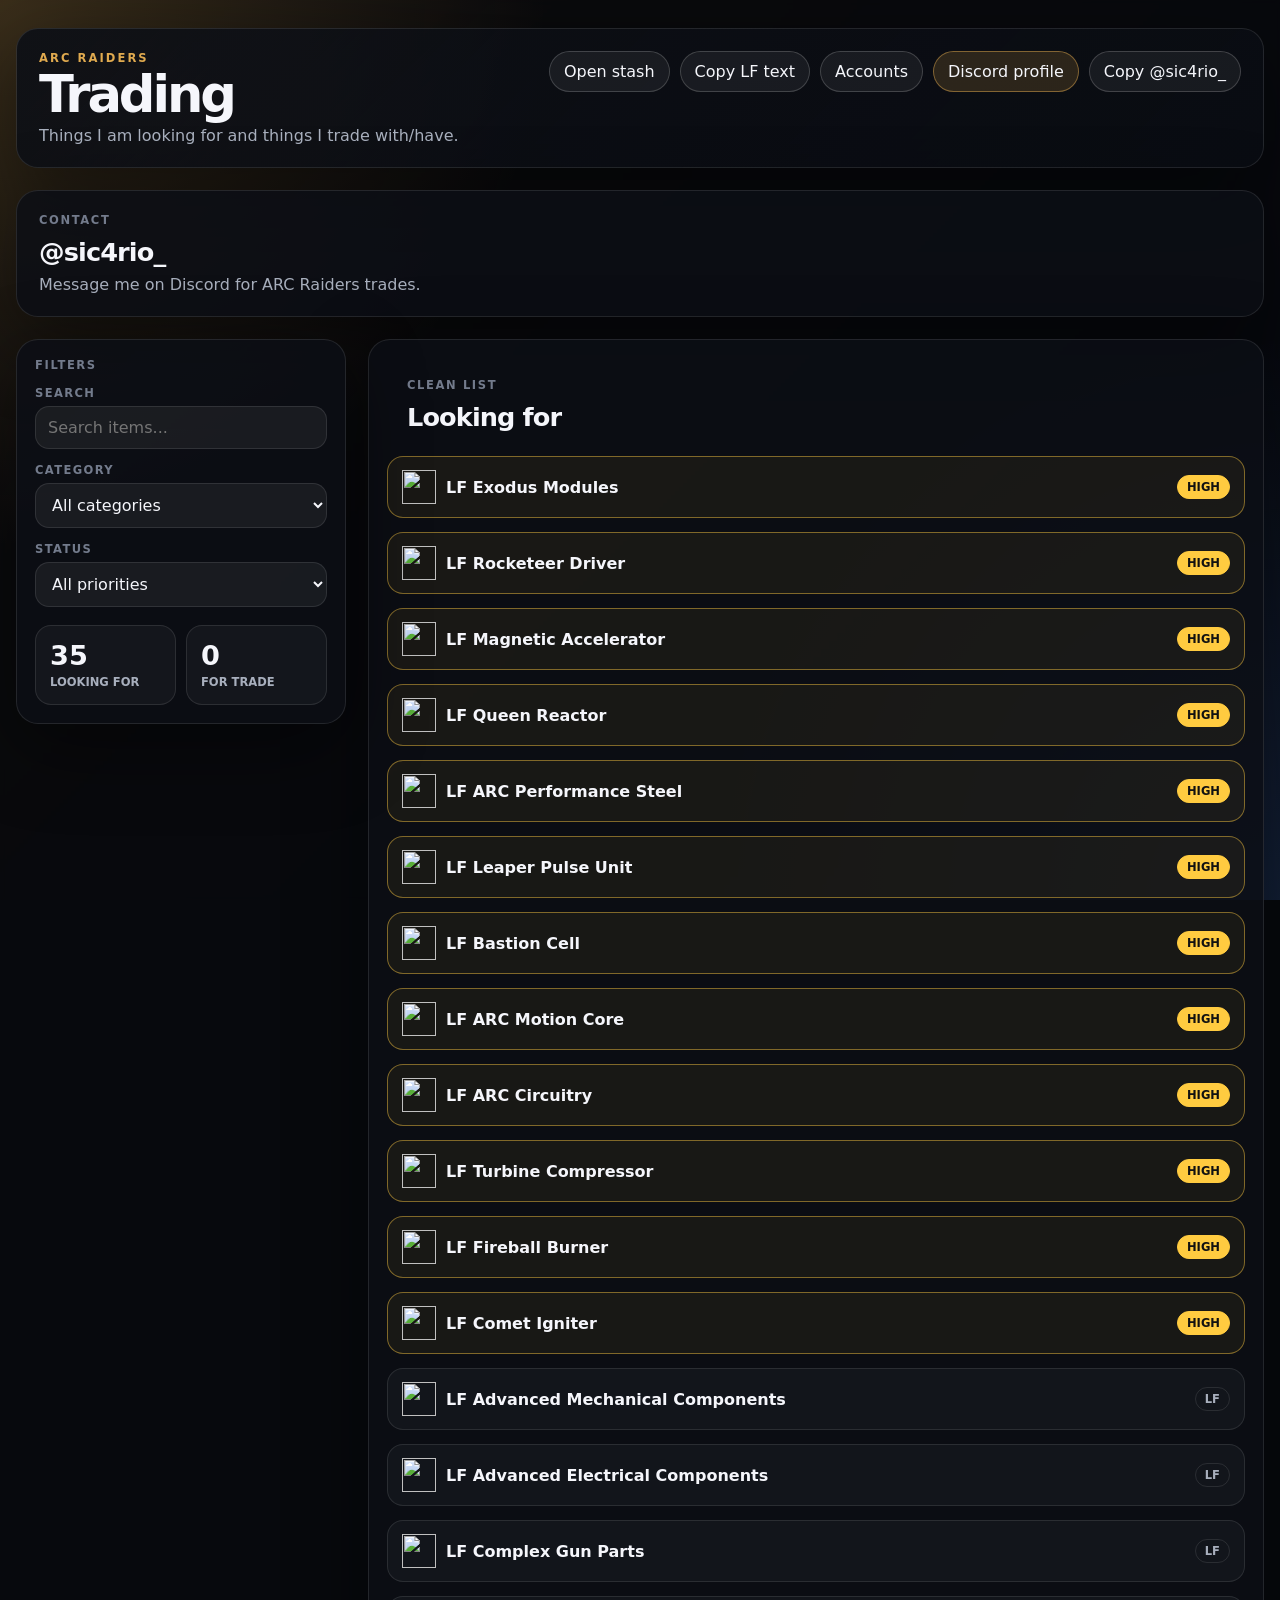
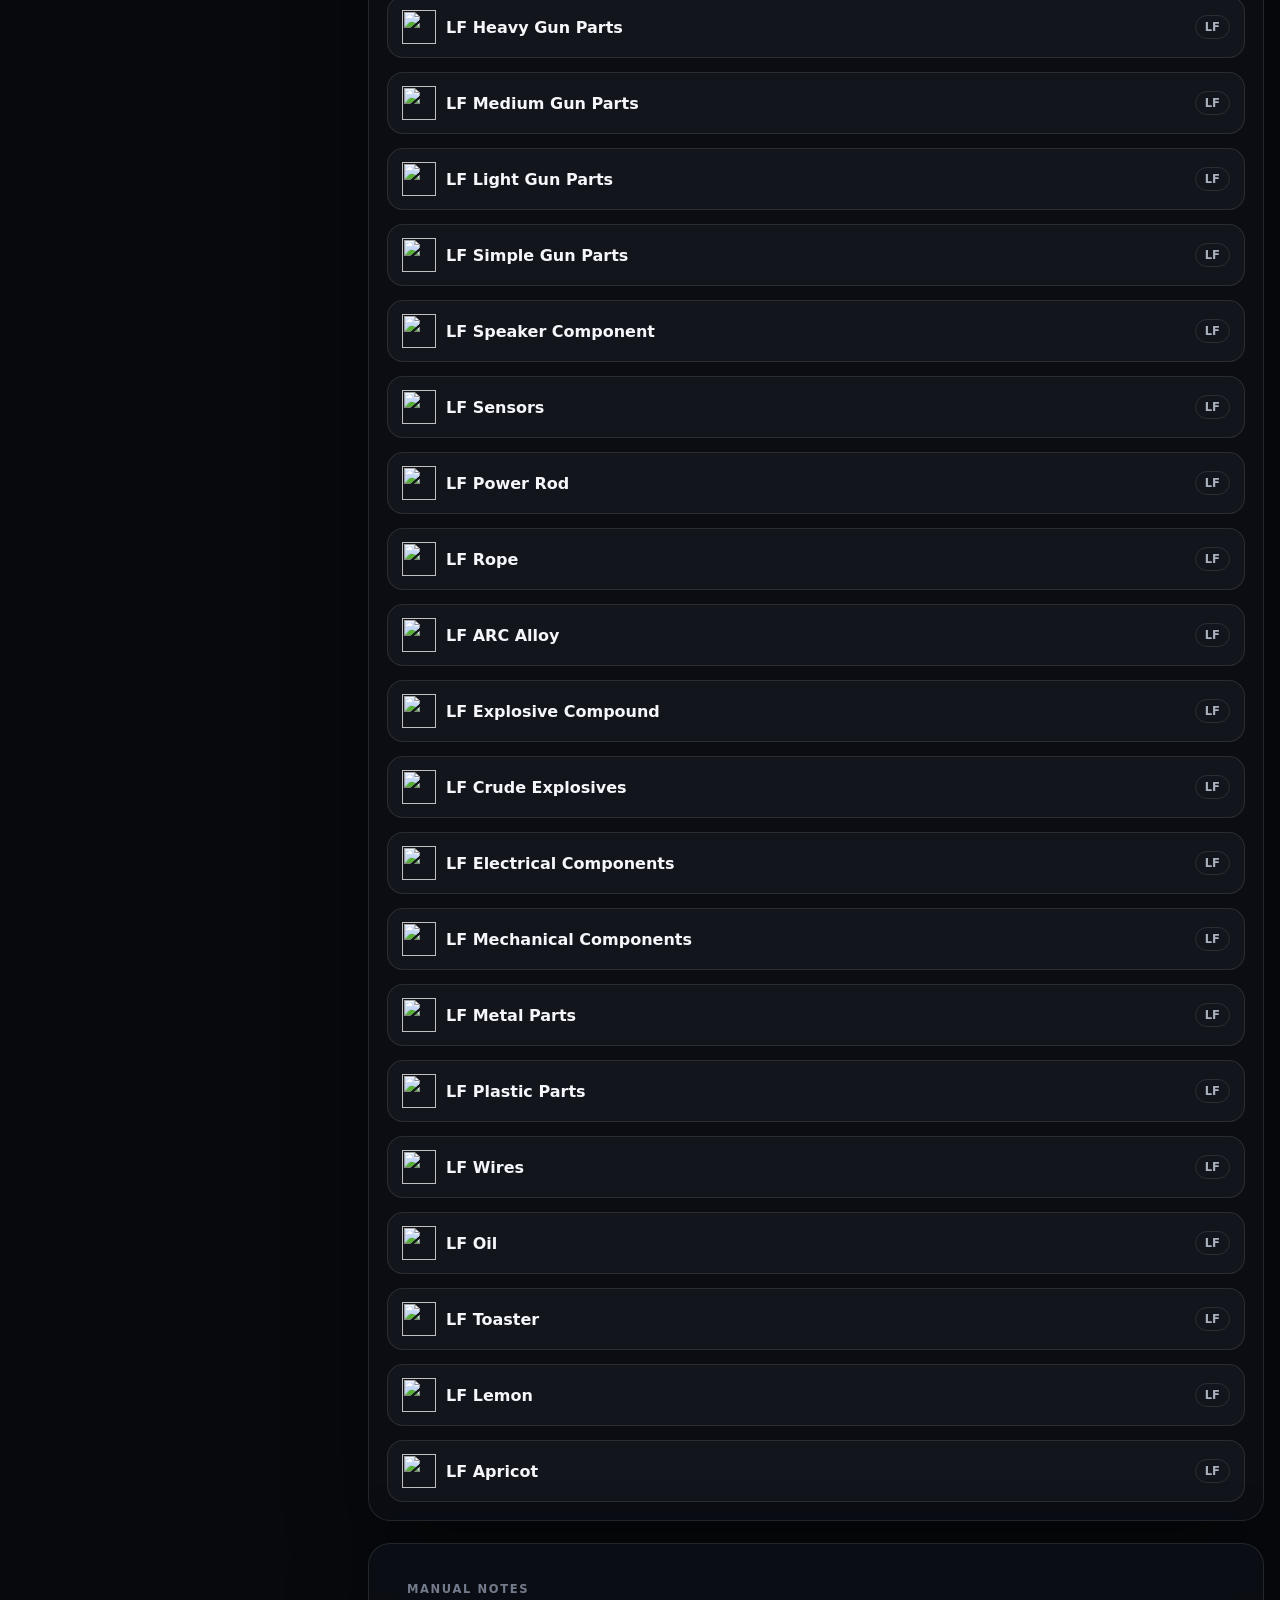
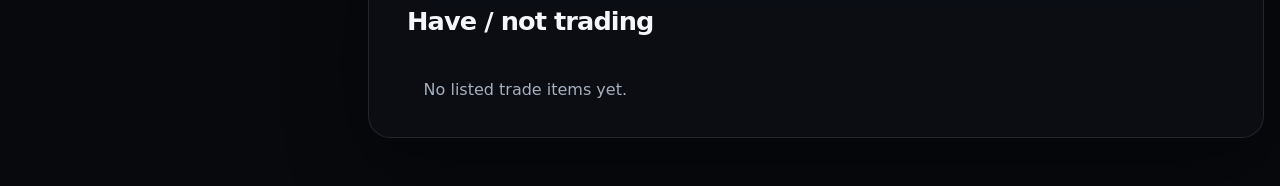
==== commit c182f8e5: "update" ====
--- a/index.html
+++ b/index.html
@@ -23,6 +23,8 @@
 
       <div class="top-actions">
         <a class="btn" href="https://stash.arcraiders.sic4riodragon.uk/" target="_blank" rel="noreferrer">Open stash</a>
+        <a class="btn" href="/text/">Copy LF text</a>
+        <a class="btn" href="/alt/">Accounts</a>
         <a class="btn primary" id="discordProfileBtn" href="#" target="_blank" rel="noreferrer">Discord profile</a>
         <button class="btn" id="copyDiscordBtn" type="button">Copy @sic4rio_</button>
       </div>
@@ -62,7 +64,7 @@
           </div>
           <div>
             <strong id="totalHave">0</strong>
-            <span>listed items</span>
+            <span>for trade</span>
           </div>
         </div>
       </aside>
@@ -71,7 +73,7 @@
         <section class="card section-card" id="lookingSection">
           <div class="section-head">
             <div>
-              <p class="small-label">Tracked resources</p>
+              <p class="small-label">Clean list</p>
               <h2>Looking for</h2>
             </div>
           </div>
--- a/assets/css/main.css
+++ b/assets/css/main.css
@@ -939,3 +939,90 @@
     display: block;
   }
 }
+
+.alt-page {
+  max-width: 1100px;
+}
+
+.account-grid {
+  display: grid;
+  grid-template-columns: repeat(auto-fit, minmax(260px, 1fr));
+  gap: 18px;
+  margin-top: 22px;
+}
+
+.account-card {
+  padding: 22px;
+}
+
+.account-card h2 {
+  margin: 0 0 10px;
+  font-size: clamp(1.25rem, 2vw, 1.7rem);
+  word-break: break-word;
+}
+
+.account-card .btn {
+  margin-top: 18px;
+}
+
+.main-account {
+  border-color: rgba(138, 208, 255, 0.45);
+}
+.lf-card {
+  display: grid;
+  grid-template-columns: minmax(0, 1fr) auto;
+  gap: 12px;
+  align-items: center;
+  border: 1px solid var(--border);
+  border-radius: 16px;
+  padding: 13px 14px;
+  background: rgba(255, 255, 255, 0.035);
+}
+
+.lf-card.high {
+  border-color: rgba(255, 203, 64, 0.45);
+  background: rgba(255, 203, 64, 0.06);
+}
+
+.lf-card strong {
+  font-size: 1rem;
+}
+
+.lf-pill {
+  display: inline-flex;
+  align-items: center;
+  justify-content: center;
+  border: 1px solid var(--border);
+  border-radius: 999px;
+  padding: 4px 9px;
+  color: var(--muted);
+  font-size: 0.72rem;
+  font-weight: 900;
+  text-transform: uppercase;
+}
+
+.lf-pill.high {
+  color: #111;
+  background: #ffcb40;
+  border-color: #ffcb40;
+}
+.text-page {
+  max-width: 980px;
+}
+
+.text-output-card {
+  margin-top: 22px;
+  padding: 18px;
+}
+
+.copy-textarea {
+  width: 100%;
+  min-height: 520px;
+  resize: vertical;
+  border: 1px solid var(--border);
+  border-radius: 18px;
+  padding: 18px;
+  color: var(--text);
+  background: rgba(0, 0, 0, 0.36);
+  font: 600 1rem/1.55 ui-monospace, SFMono-Regular, Menlo, Consolas, monospace;
+}
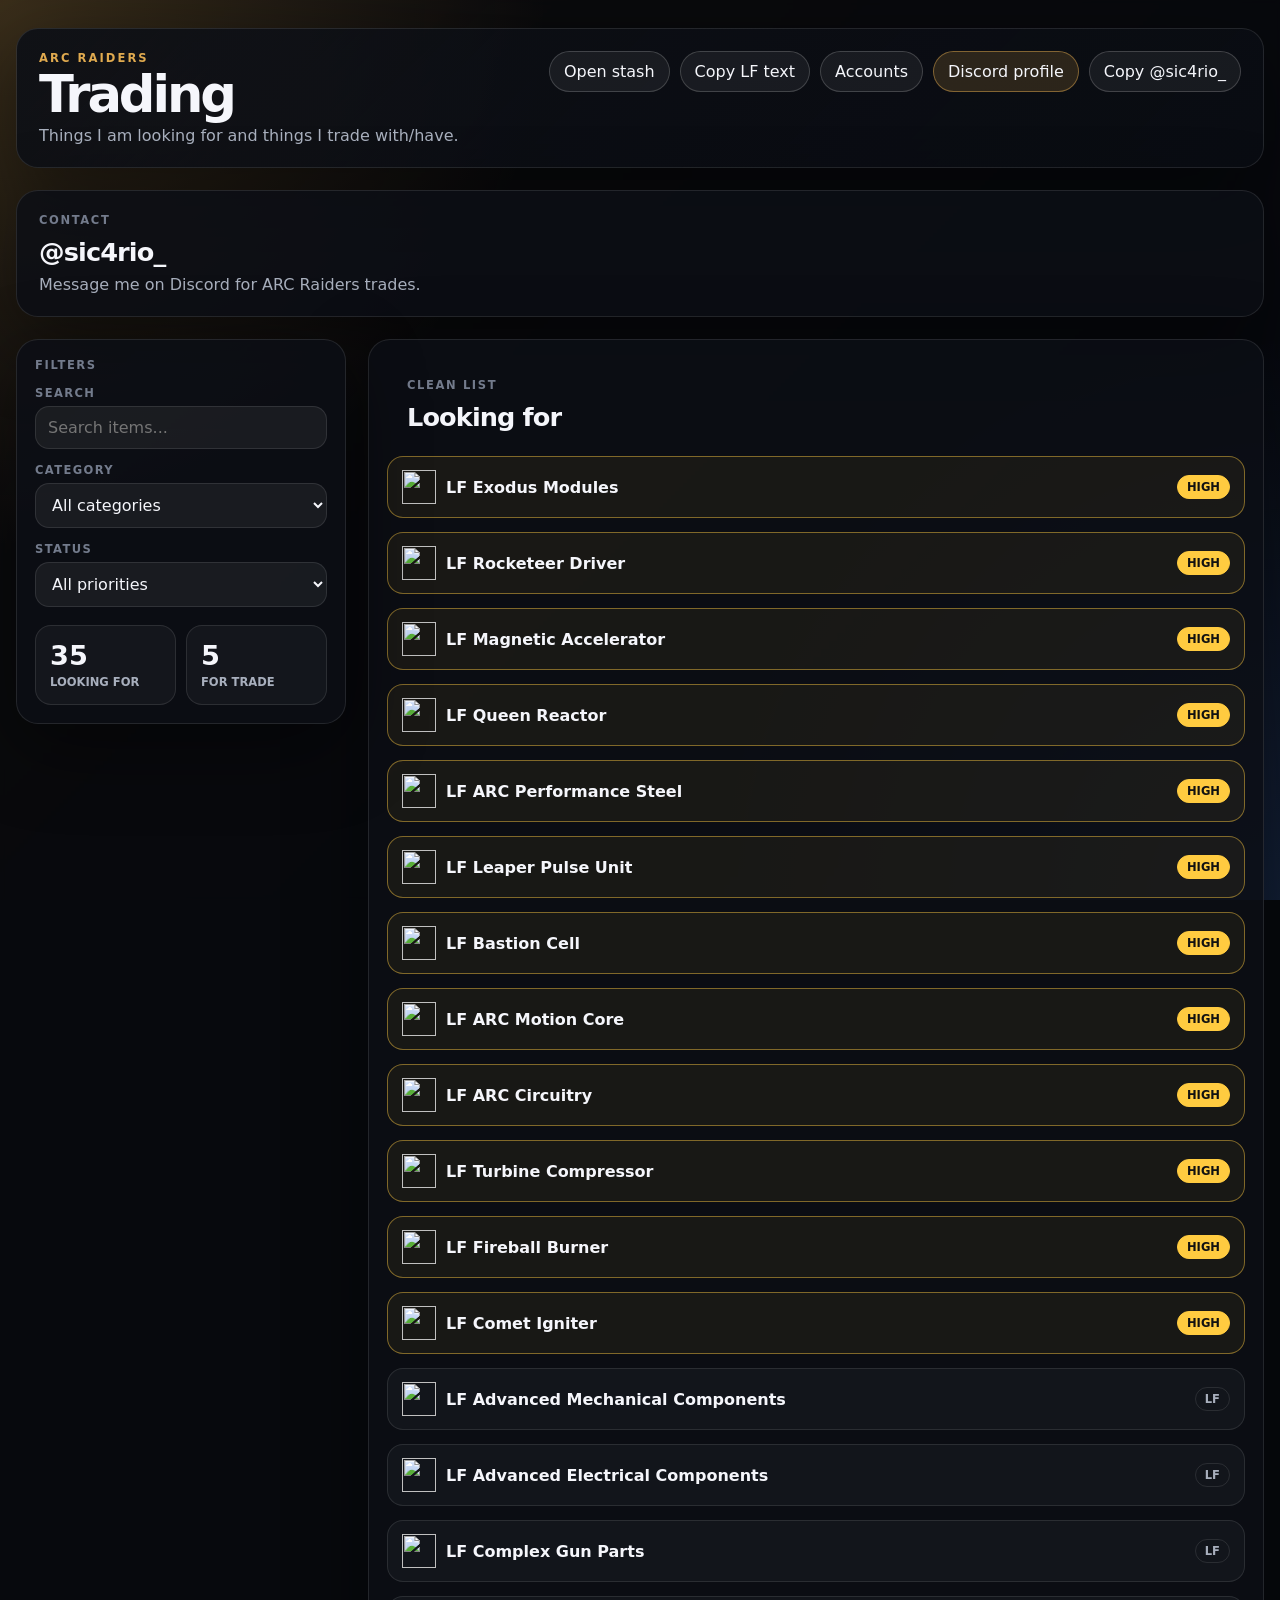
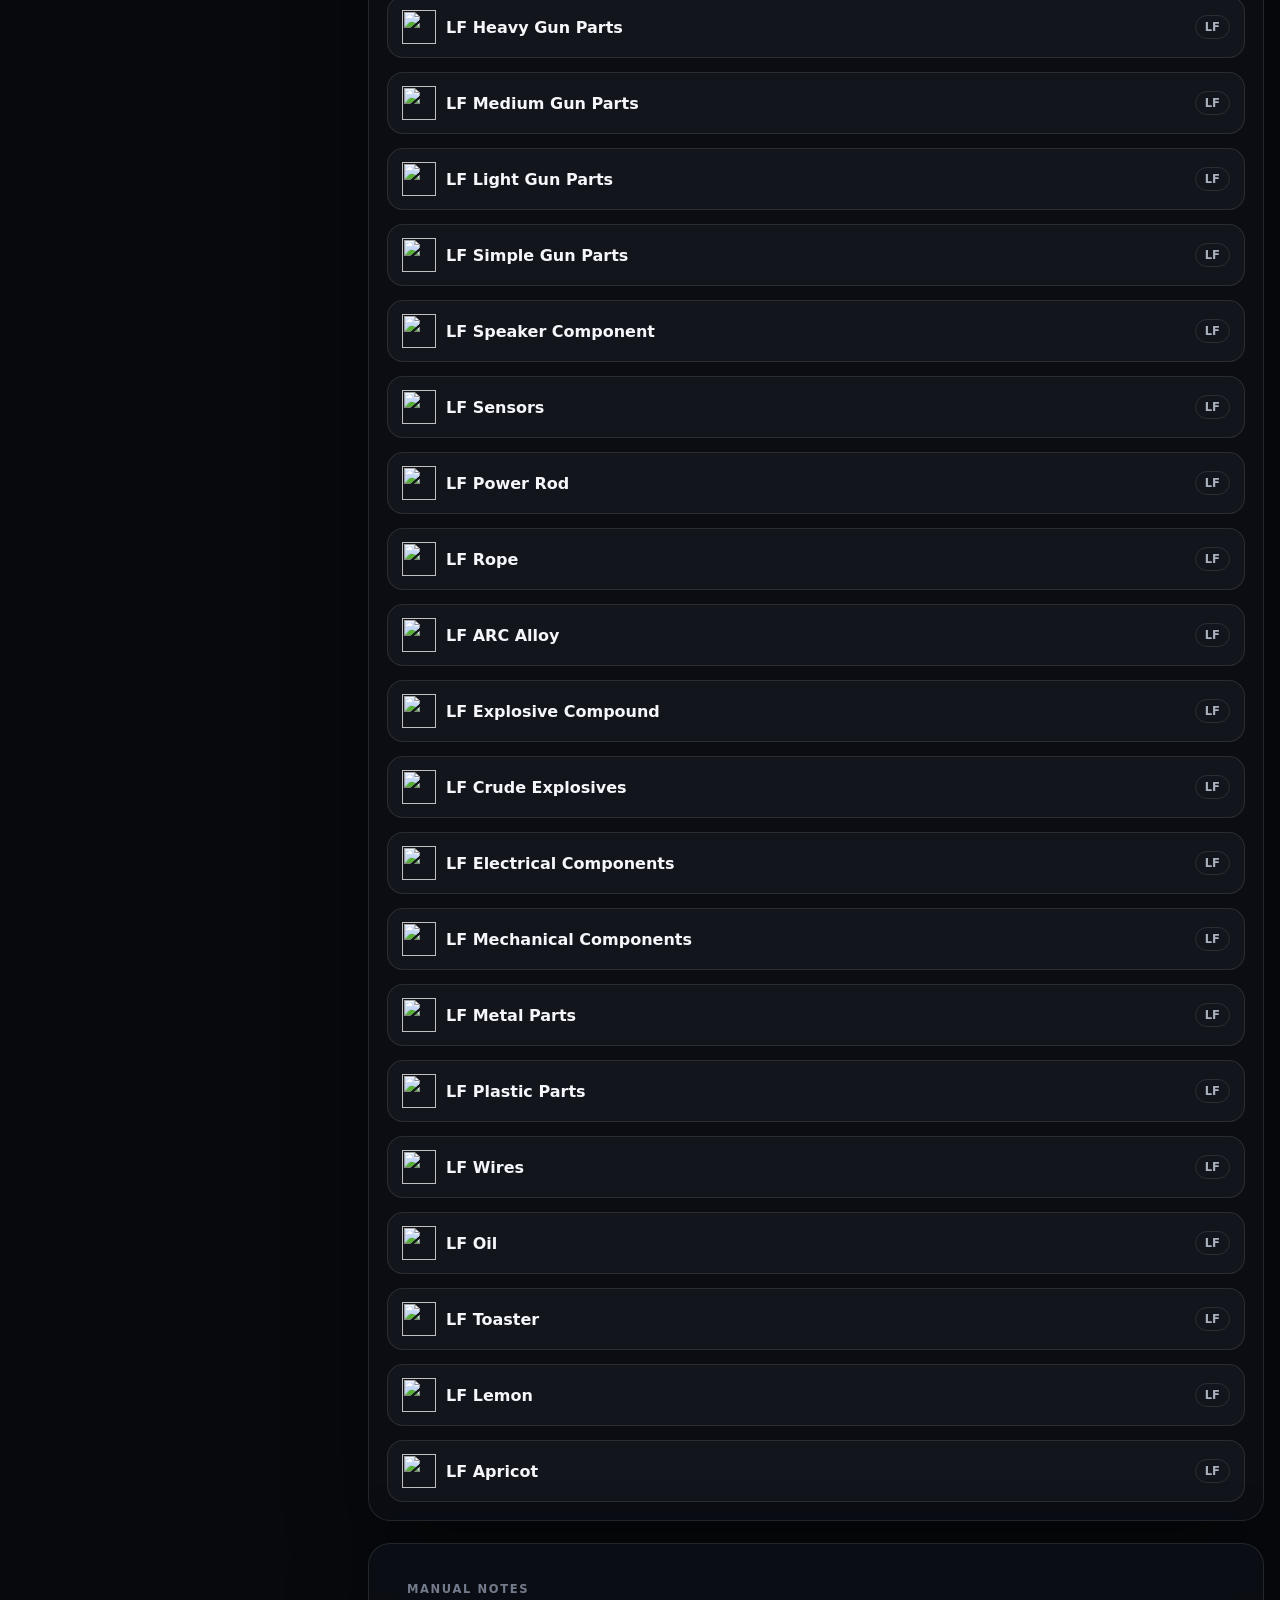
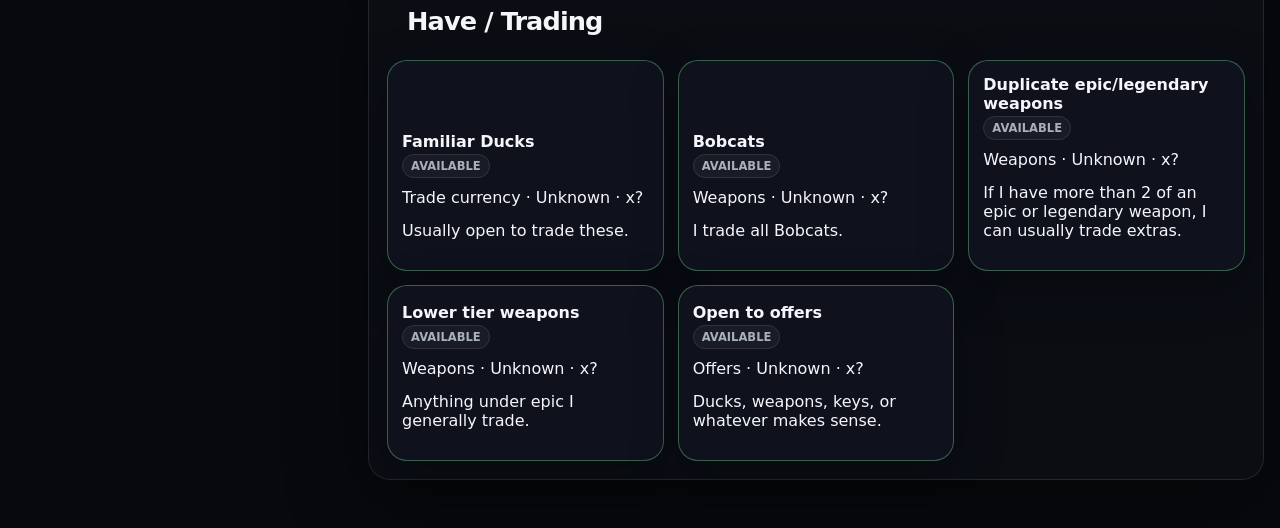
==== commit 95d1eefe: "fix wording xD" ====
--- a/index.html
+++ b/index.html
@@ -22,7 +22,7 @@
       </div>
 
       <div class="top-actions">
-        <a class="btn" href="https://stash.arcraiders.sic4riodragon.uk/" target="_blank" rel="noreferrer">Open stash</a>
+        <a class="btn" href="/stash/" target="_blank" rel="noreferrer">Open stash</a>
         <a class="btn" href="/text/">Copy LF text</a>
         <a class="btn" href="/alt/">Accounts</a>
         <a class="btn primary" id="discordProfileBtn" href="#" target="_blank" rel="noreferrer">Discord profile</a>
@@ -85,7 +85,7 @@
           <div class="section-head">
             <div>
               <p class="small-label">Manual notes</p>
-              <h2>Have / not trading</h2>
+              <h2>Have / Trading</h2>
             </div>
           </div>
 
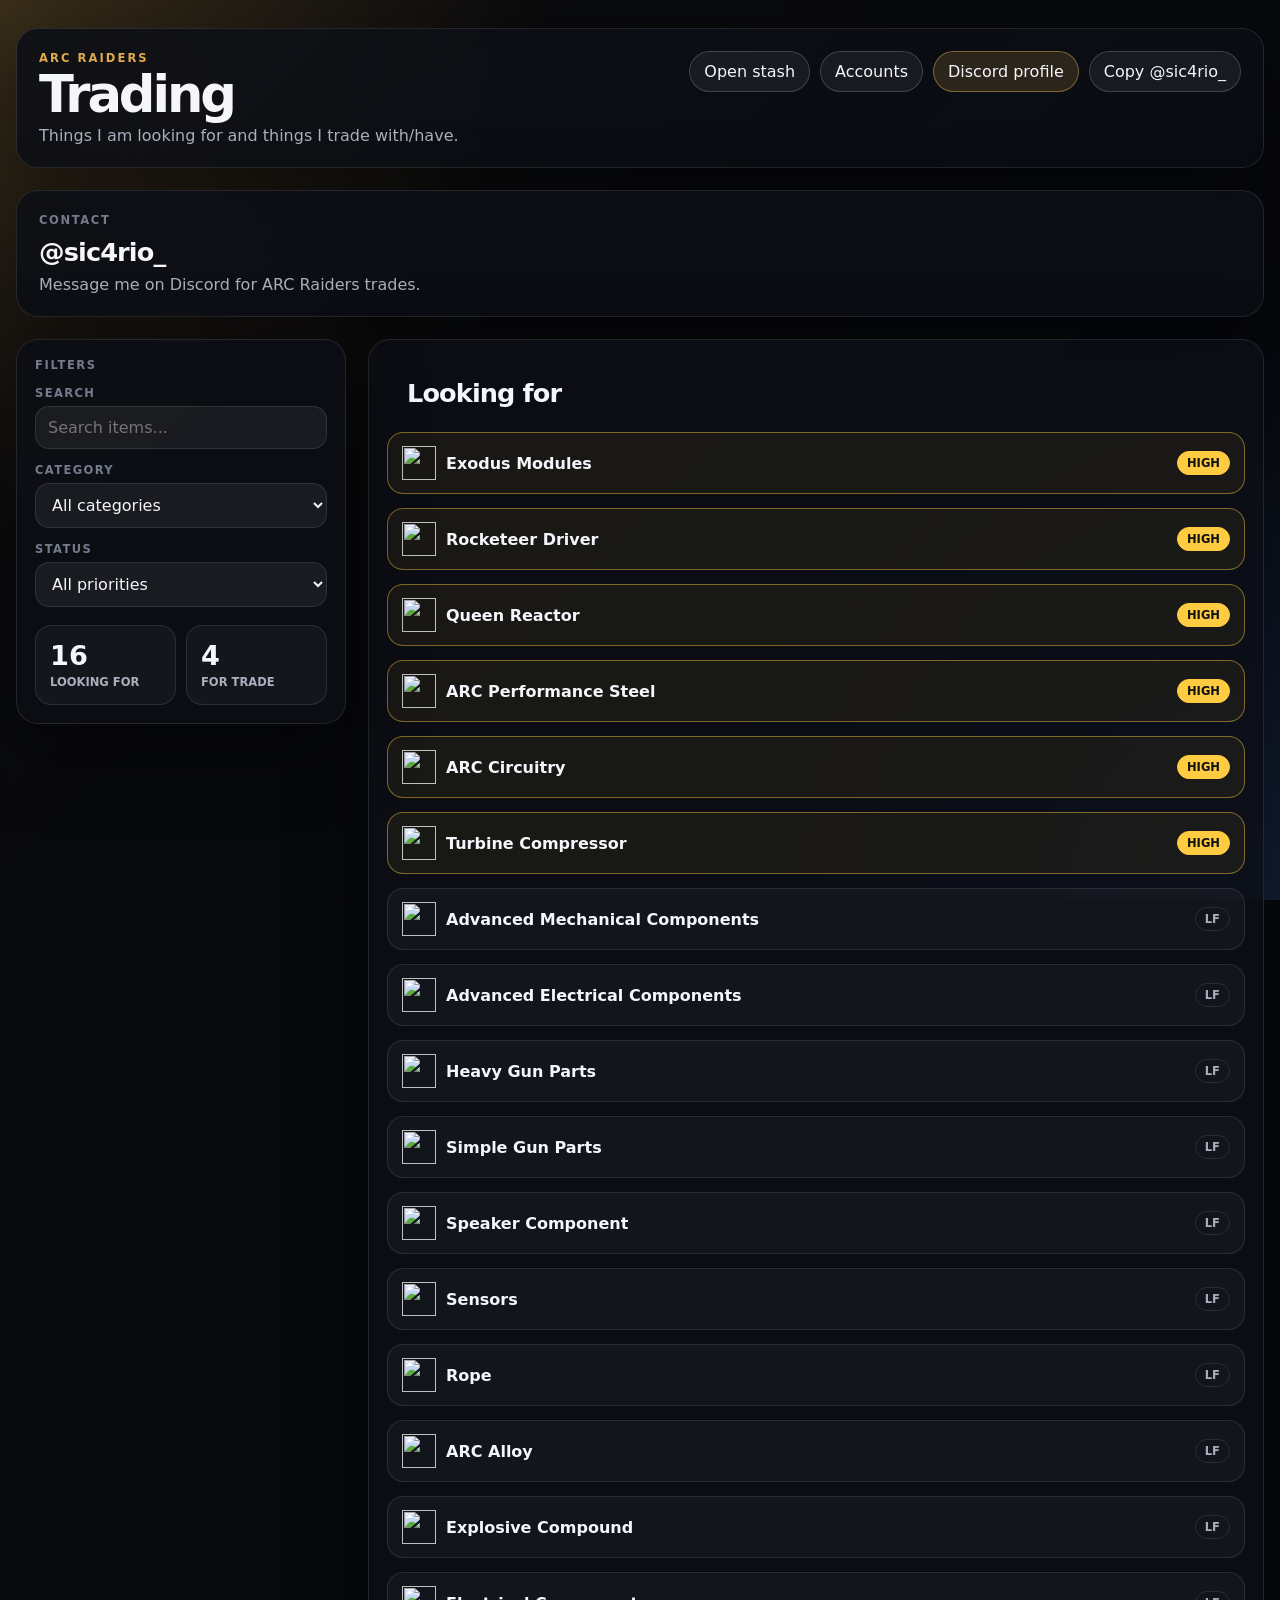
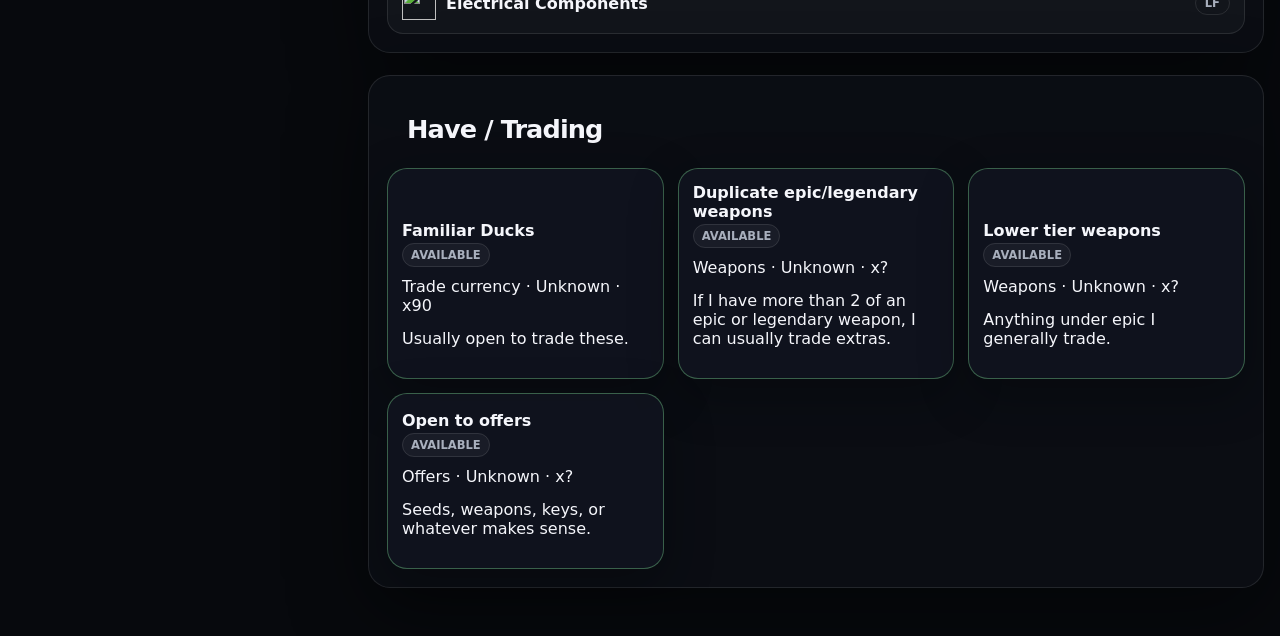
==== commit 2f1d76b1: "update" ====
--- a/index.html
+++ b/index.html
@@ -23,7 +23,6 @@
 
       <div class="top-actions">
         <a class="btn" href="/stash/" target="_blank" rel="noreferrer">Open stash</a>
-        <a class="btn" href="/text/">Copy LF text</a>
         <a class="btn" href="/alt/">Accounts</a>
         <a class="btn primary" id="discordProfileBtn" href="#" target="_blank" rel="noreferrer">Discord profile</a>
         <button class="btn" id="copyDiscordBtn" type="button">Copy @sic4rio_</button>
@@ -73,7 +72,6 @@
         <section class="card section-card" id="lookingSection">
           <div class="section-head">
             <div>
-              <p class="small-label">Clean list</p>
               <h2>Looking for</h2>
             </div>
           </div>
@@ -84,7 +82,6 @@
         <section class="card section-card" id="manualHaveSection">
           <div class="section-head">
             <div>
-              <p class="small-label">Manual notes</p>
               <h2>Have / Trading</h2>
             </div>
           </div>
